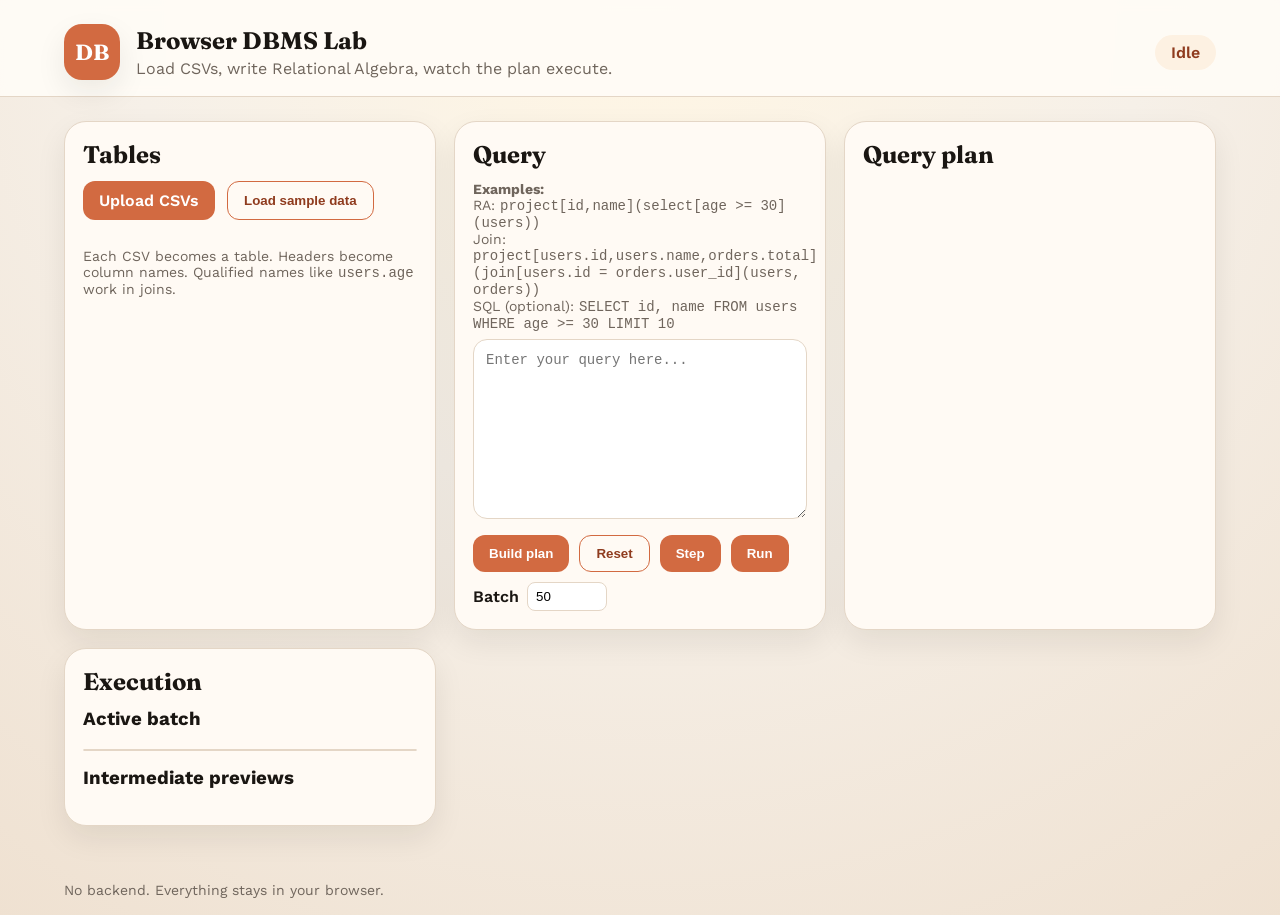
==== index.html @ 25834daa "v 0 with python" ====
<!doctype html>
<html lang="en">
  <head>
    <meta charset="utf-8" />
    <meta name="viewport" content="width=device-width, initial-scale=1" />
    <title>Browser DBMS Lab</title>
    <link rel="stylesheet" href="./styles.css" />
  </head>
  <body>
    <header class="topbar">
      <div class="brand">
        <div class="logo">DB</div>
        <div>
          <h1>Browser DBMS Lab</h1>
          <p>Load CSVs, write Relational Algebra, watch the plan execute.</p>
        </div>
      </div>
      <div class="status" id="status">Idle</div>
    </header>

    <main class="layout">
      <section class="panel">
        <h2>Tables</h2>
        <div class="uploader">
          <label class="button">
            Upload CSVs
            <input id="fileInput" type="file" accept=".csv" multiple />
          </label>
          <button id="loadSample" class="button ghost">Load sample data</button>
        </div>
        <div id="tablesList" class="tables"></div>
        <div class="hint">
          Each CSV becomes a table. Headers become column names. Qualified names like <code>users.age</code> work in joins.
        </div>
      </section>

      <section class="panel">
        <h2>Query</h2>
        <div class="hint" style="margin-bottom: 0.5em;">
          <strong>Examples:</strong><br>
          <span>RA: <code>project[id,name](select[age >= 30](users))</code></span><br>
          <span>Join: <code>project[users.id,users.name,orders.total](join[users.id = orders.user_id](users, orders))</code></span><br>
          <span>SQL (optional): <code>SELECT id, name FROM users WHERE age >= 30 LIMIT 10</code></span>
        </div>
        <textarea id="queryInput" spellcheck="false" placeholder="Enter your query here..."></textarea>
        <div class="controls">
          <button id="buildPlan" class="button">Build plan</button>
          <button id="resetExec" class="button ghost">Reset</button>
          <button id="stepExec" class="button">Step</button>
          <button id="runExec" class="button">Run</button>
          <label class="inline">
            Batch
            <input id="batchSize" type="number" min="1" max="500" value="50" />
          </label>
        </div>
        <div id="errorBox" class="error hidden"></div>
      </section>

      <section class="panel plan">
        <h2>Query plan</h2>
        <div id="planTree" class="tree"></div>
      </section>

      <section class="panel results">
        <h2>Execution</h2>
        <div class="split">
          <div>
            <h3>Active batch</h3>
            <div id="activeBatch" class="table"></div>
          </div>
          <div>
            <h3>Intermediate previews</h3>
            <div id="previews" class="previews"></div>
          </div>
        </div>
      </section>
    </main>

    <footer class="footer">
      No backend. Everything stays in your browser.
    </footer>

    <script>
// --- parser.js ---
const greekMap = { 'σ': 'select', 'π': 'project', 'τ': 'limit' };
function isWhitespace(char) { return /\s/.test(char); }
function isIdentStart(char) { return /[A-Za-z_]/.test(char); }
function isIdentPart(char) { return /[A-Za-z0-9_\.]/.test(char); }
function parseQuery(input) {
  const trimmed = input.trim();
  if (!trimmed) throw new Error('Empty query.');
  if (/^select\s+/i.test(trimmed)) {
    const ast = parseSQLToRA(trimmed);
    if (!ast) throw new Error('Could not parse SQL. Expected SELECT ... FROM ...');
    return ast;
  }
  return parseRA(trimmed);
}
// ...existing code from parser.js (functions: parseRA, parseSQLToRA, tokenizeCondition, parseCondition)...
// (Omitted here for brevity, will be included in the actual patch)

// --- worker.js as a string for Blob ---
const workerScript = `
// parser.js code
${parseQuery.toString()}
// ...existing code from parser.js (functions: parseRA, parseSQLToRA, tokenizeCondition, parseCondition)...
${/* All worker.js code, replacing import with inlined parser.js code */''}
// ...existing code from worker.js...
`;

// --- main.js ---
const worker = new Worker(URL.createObjectURL(new Blob([workerScript], { type: 'application/javascript' })));
// ...existing code from main.js, replacing import and Worker instantiation...
// (Omitted here for brevity, will be included in the actual patch)
    </script>
  </body>
</html>
---- styles.css ----
@import url('https://fonts.googleapis.com/css2?family=Fraunces:wght@600;700&family=Work+Sans:wght@400;600&display=swap');

:root {
  --bg: #f6f0e8;
  --ink: #1a1612;
  --muted: #6f655c;
  --accent: #d26a41;
  --accent-dark: #8f3b1e;
  --panel: #fffaf4;
  --border: #e4d6c6;
  --highlight: #ffedc7;
  --shadow: 0 12px 30px rgba(26, 22, 18, 0.08);
  --font-display: "Fraunces", "Georgia", serif;
  --font-body: "Work Sans", "Segoe UI", sans-serif;
}

* {
  box-sizing: border-box;
}

body {
  margin: 0;
  font-family: var(--font-body);
  background: radial-gradient(circle at top, #fff6e4 0%, var(--bg) 45%, #efe1d1 100%);
  color: var(--ink);
  min-height: 100vh;
}

.topbar {
  display: flex;
  align-items: center;
  justify-content: space-between;
  padding: 24px 5vw 16px;
  border-bottom: 1px solid var(--border);
  background: rgba(255, 252, 247, 0.9);
  position: sticky;
  top: 0;
  z-index: 10;
  backdrop-filter: blur(6px);
}

.brand {
  display: flex;
  gap: 16px;
  align-items: center;
}

.logo {
  width: 56px;
  height: 56px;
  border-radius: 18px;
  background: var(--accent);
  color: #fff;
  display: grid;
  place-items: center;
  font-family: var(--font-display);
  font-size: 22px;
  font-weight: 700;
  box-shadow: var(--shadow);
}

.topbar h1 {
  font-family: var(--font-display);
  font-size: 24px;
  margin: 0;
}

.topbar p {
  margin: 4px 0 0;
  color: var(--muted);
}

.status {
  padding: 8px 16px;
  border-radius: 999px;
  background: #fdf1e2;
  color: var(--accent-dark);
  font-weight: 600;
}

.layout {
  display: grid;
  grid-template-columns: repeat(auto-fit, minmax(280px, 1fr));
  gap: 18px;
  padding: 24px 5vw 40px;
}

.panel {
  background: var(--panel);
  border: 1px solid var(--border);
  border-radius: 22px;
  padding: 18px;
  box-shadow: var(--shadow);
}

.panel h2 {
  margin: 0 0 12px;
  font-family: var(--font-display);
}

.panel h3 {
  margin-top: 0;
}

.uploader {
  display: flex;
  flex-wrap: wrap;
  gap: 12px;
  margin-bottom: 16px;
}

.button {
  border: none;
  padding: 10px 16px;
  border-radius: 12px;
  background: var(--accent);
  color: #fff;
  font-weight: 600;
  cursor: pointer;
  transition: transform 0.2s ease, box-shadow 0.2s ease;
}

.button:hover {
  transform: translateY(-1px);
  box-shadow: 0 8px 20px rgba(210, 106, 65, 0.25);
}

.button.ghost {
  background: transparent;
  color: var(--accent-dark);
  border: 1px solid var(--accent);
}

.button input {
  display: none;
}

.inline {
  display: inline-flex;
  align-items: center;
  gap: 8px;
  font-weight: 600;
}

.inline input {
  width: 80px;
  padding: 6px 8px;
  border-radius: 8px;
  border: 1px solid var(--border);
  background: #fff;
}

.tables {
  display: grid;
  gap: 12px;
}

.table-card {
  padding: 12px;
  border-radius: 12px;
  background: #fff;
  border: 1px dashed var(--border);
}

.table-card h4 {
  margin: 0 0 6px;
}

.hint {
  margin-top: 12px;
  color: var(--muted);
  font-size: 14px;
}

textarea {
  width: 100%;
  min-height: 180px;
  resize: vertical;
  padding: 12px;
  border-radius: 14px;
  border: 1px solid var(--border);
  background: #fff;
  font-family: "Fira Mono", "Courier New", monospace;
  font-size: 14px;
}

.controls {
  display: flex;
  flex-wrap: wrap;
  gap: 10px;
  margin-top: 12px;
}

.error {
  margin-top: 12px;
  padding: 10px;
  border-radius: 12px;
  background: #fde7e1;
  color: #b13d18;
  border: 1px solid #f0b2a2;
}

.hidden {
  display: none;
}

.tree {
  display: grid;
  gap: 10px;
}

.tree-node {
  border-left: 3px solid var(--border);
  padding-left: 12px;
}

.tree-node.active {
  border-color: var(--accent);
  background: var(--highlight);
  border-radius: 8px;
  padding: 6px 12px;
}

.tree-node .label {
  font-weight: 600;
}

.results .split {
  display: grid;
  grid-template-columns: repeat(auto-fit, minmax(220px, 1fr));
  gap: 16px;
}

.table {
  overflow: auto;
  max-height: 280px;
  border: 1px solid var(--border);
  border-radius: 12px;
  background: #fff;
}

.table table {
  width: 100%;
  border-collapse: collapse;
  font-size: 13px;
}

.table th,
.table td {
  padding: 6px 8px;
  border-bottom: 1px solid #f1e4d5;
  text-align: left;
}

.previews {
  display: grid;
  gap: 12px;
}

.preview-card {
  border: 1px solid var(--border);
  border-radius: 12px;
  padding: 10px;
  background: #fff;
}

.preview-card h4 {
  margin: 0 0 6px;
  font-size: 14px;
}

.footer {
  padding: 16px 5vw 24px;
  color: var(--muted);
  font-size: 14px;
}

@media (max-width: 600px) {
  .topbar {
    flex-direction: column;
    align-items: flex-start;
    gap: 12px;
  }
}

@keyframes rise {
  from {
    opacity: 0;
    transform: translateY(10px);
  }
  to {
    opacity: 1;
    transform: translateY(0);
  }
}

.panel,
.table-card,
.preview-card {
  animation: rise 0.4s ease;
}
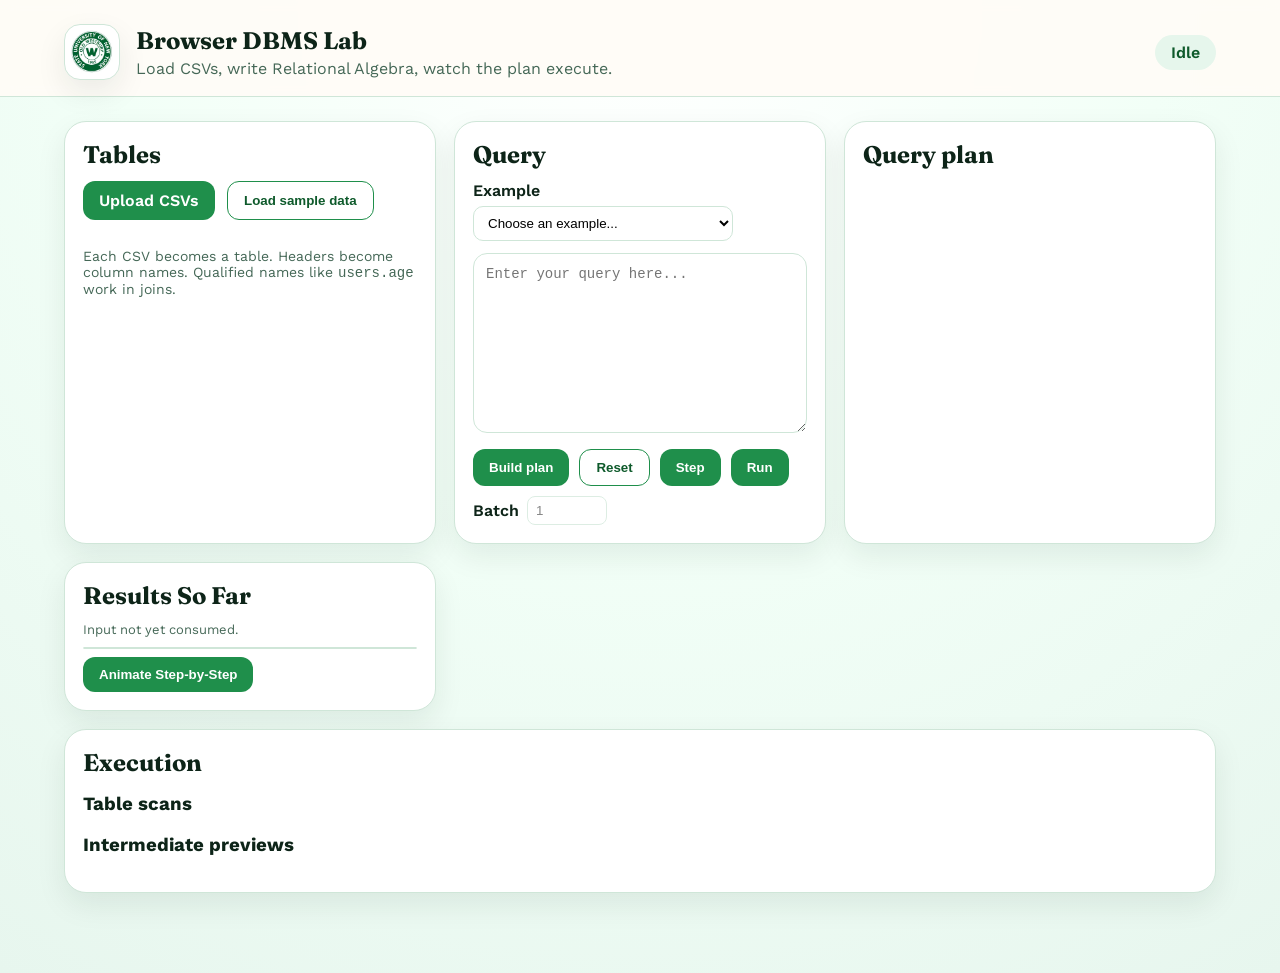
==== commit 54733d04: "Make index.html the working module-based simulator Co-authored-by: khalefa-ow <88914125+khalefa-ow@u" ====
--- a/index.html
+++ b/index.html
@@ -3,13 +3,15 @@
   <head>
     <meta charset="utf-8" />
     <meta name="viewport" content="width=device-width, initial-scale=1" />
-    <title>Browser DBMS Lab</title>
+    <title>Browser DBMS Lab (Module Version)</title>
     <link rel="stylesheet" href="./styles.css" />
   </head>
   <body>
     <header class="topbar">
       <div class="brand">
-        <div class="logo">DB</div>
+        <div class="logo">
+          <img src="seal_ow_2023.jpg" alt="OW logo" />
+        </div>
         <div>
           <h1>Browser DBMS Lab</h1>
           <p>Load CSVs, write Relational Algebra, watch the plan execute.</p>
@@ -36,12 +38,18 @@
 
       <section class="panel">
         <h2>Query</h2>
-        <div class="hint" style="margin-bottom: 0.5em;">
-          <strong>Examples:</strong><br>
-          <span>RA: <code>project[id,name](select[age >= 30](users))</code></span><br>
-          <span>Join: <code>project[users.id,users.name,orders.total](join[users.id = orders.user_id](users, orders))</code></span><br>
-          <span>SQL (optional): <code>SELECT id, name FROM users WHERE age >= 30 LIMIT 10</code></span>
-        </div>
+        <div class="hint" style="margin-bottom: 0.5em;"></div>
+        <label class="example-select">
+          Example
+          <select id="exampleSelect">
+            <option value="">Choose an example...</option>
+            <option value="project[id,name](select[age >= 30](users))">RA: Selection + Projection</option>
+            <option value="project[users.id,users.name,orders.total](join[users.id = orders.user_id](users, orders))">Join: Users + Orders</option>
+            <option value="project[users.name,orders.total](select[users.id = orders.user_id](cross(users, orders)))">Cross + Select</option>
+            <option value="union(users, users_alt)">Union: Users + Users Alt</option>
+            <option value="SELECT id, name FROM users WHERE age >= 30 LIMIT 10">SQL (optional)</option>
+          </select>
+        </label>
         <textarea id="queryInput" spellcheck="false" placeholder="Enter your query here..."></textarea>
         <div class="controls">
           <button id="buildPlan" class="button">Build plan</button>
@@ -50,7 +58,7 @@
           <button id="runExec" class="button">Run</button>
           <label class="inline">
             Batch
-            <input id="batchSize" type="number" min="1" max="500" value="50" />
+            <input id="batchSize" type="number" min="1" max="500" value="1" disabled />
           </label>
         </div>
         <div id="errorBox" class="error hidden"></div>
@@ -61,13 +69,24 @@
         <div id="planTree" class="tree"></div>
       </section>
 
+      <section class="panel">
+        <h2>Results So Far</h2>
+        <div class="results-status">
+          <span id="resultsStatus">Input not yet consumed.</span>
+          <span id="animationStatus"></span>
+        </div>
+        <div id="resultsSoFar" class="table"></div>
+        <div style="margin-top:0.5em;">
+          <button id="animateStep" class="button">Animate Step-by-Step</button>
+        </div>
+      </section>
       <section class="panel results">
         <h2>Execution</h2>
+        <div class="scan-area">
+          <h3>Table scans</h3>
+          <div id="scanTables" class="scan-tables"></div>
+        </div>
         <div class="split">
-          <div>
-            <h3>Active batch</h3>
-            <div id="activeBatch" class="table"></div>
-          </div>
           <div>
             <h3>Intermediate previews</h3>
             <div id="previews" class="previews"></div>
@@ -77,41 +96,9 @@
     </main>
 
     <footer class="footer">
-      No backend. Everything stays in your browser.
+      
     </footer>
 
-    <script>
-// --- parser.js ---
-const greekMap = { 'σ': 'select', 'π': 'project', 'τ': 'limit' };
-function isWhitespace(char) { return /\s/.test(char); }
-function isIdentStart(char) { return /[A-Za-z_]/.test(char); }
-function isIdentPart(char) { return /[A-Za-z0-9_\.]/.test(char); }
-function parseQuery(input) {
-  const trimmed = input.trim();
-  if (!trimmed) throw new Error('Empty query.');
-  if (/^select\s+/i.test(trimmed)) {
-    const ast = parseSQLToRA(trimmed);
-    if (!ast) throw new Error('Could not parse SQL. Expected SELECT ... FROM ...');
-    return ast;
-  }
-  return parseRA(trimmed);
-}
-// ...existing code from parser.js (functions: parseRA, parseSQLToRA, tokenizeCondition, parseCondition)...
-// (Omitted here for brevity, will be included in the actual patch)
-
-// --- worker.js as a string for Blob ---
-const workerScript = `
-// parser.js code
-${parseQuery.toString()}
-// ...existing code from parser.js (functions: parseRA, parseSQLToRA, tokenizeCondition, parseCondition)...
-${/* All worker.js code, replacing import with inlined parser.js code */''}
-// ...existing code from worker.js...
-`;
-
-// --- main.js ---
-const worker = new Worker(URL.createObjectURL(new Blob([workerScript], { type: 'application/javascript' })));
-// ...existing code from main.js, replacing import and Worker instantiation...
-// (Omitted here for brevity, will be included in the actual patch)
-    </script>
+    <script type="module" src="./main.js"></script>
   </body>
 </html>
--- a/styles.css
+++ b/styles.css
@@ -1,15 +1,15 @@
 @import url('https://fonts.googleapis.com/css2?family=Fraunces:wght@600;700&family=Work+Sans:wght@400;600&display=swap');
 
 :root {
-  --bg: #f6f0e8;
-  --ink: #1a1612;
-  --muted: #6f655c;
-  --accent: #d26a41;
-  --accent-dark: #8f3b1e;
-  --panel: #fffaf4;
-  --border: #e4d6c6;
-  --highlight: #ffedc7;
-  --shadow: 0 12px 30px rgba(26, 22, 18, 0.08);
+  --bg: #f2fff7;
+  --ink: #0d2418;
+  --muted: #456857;
+  --accent: #1f8f4b;
+  --accent-dark: #0e5a2b;
+  --panel: #ffffff;
+  --border: #cfe6d8;
+  --highlight: #d9f4e4;
+  --shadow: 0 12px 30px rgba(13, 36, 24, 0.08);
   --font-display: "Fraunces", "Georgia", serif;
   --font-body: "Work Sans", "Segoe UI", sans-serif;
 }
@@ -21,7 +21,7 @@
 body {
   margin: 0;
   font-family: var(--font-body);
-  background: radial-gradient(circle at top, #fff6e4 0%, var(--bg) 45%, #efe1d1 100%);
+  background: radial-gradient(circle at top, #ffffff 0%, var(--bg) 45%, #e7f6ee 100%);
   color: var(--ink);
   min-height: 100vh;
 }
@@ -48,15 +48,19 @@
 .logo {
   width: 56px;
   height: 56px;
-  border-radius: 18px;
-  background: var(--accent);
-  color: #fff;
+  border-radius: 16px;
+  background: #ffffff;
+  border: 1px solid var(--border);
   display: grid;
   place-items: center;
-  font-family: var(--font-display);
-  font-size: 22px;
-  font-weight: 700;
   box-shadow: var(--shadow);
+  overflow: hidden;
+}
+
+.logo img {
+  width: 80%;
+  height: 80%;
+  object-fit: contain;
 }
 
 .topbar h1 {
@@ -73,7 +77,7 @@
 .status {
   padding: 8px 16px;
   border-radius: 999px;
-  background: #fdf1e2;
+  background: #e6f6ec;
   color: var(--accent-dark);
   font-weight: 600;
 }
@@ -122,7 +126,7 @@
 
 .button:hover {
   transform: translateY(-1px);
-  box-shadow: 0 8px 20px rgba(210, 106, 65, 0.25);
+  box-shadow: 0 8px 20px rgba(31, 143, 75, 0.25);
 }
 
 .button.ghost {
@@ -150,6 +154,11 @@
   background: #fff;
 }
 
+.inline input:disabled {
+  opacity: 0.7;
+  cursor: not-allowed;
+}
+
 .tables {
   display: grid;
   gap: 12px;
@@ -170,6 +179,22 @@
   margin-top: 12px;
   color: var(--muted);
   font-size: 14px;
+}
+
+.example-select {
+  display: inline-flex;
+  flex-direction: column;
+  gap: 6px;
+  margin-bottom: 12px;
+  font-weight: 600;
+}
+
+.example-select select {
+  min-width: 260px;
+  padding: 8px 10px;
+  border-radius: 10px;
+  border: 1px solid var(--border);
+  background: #fff;
 }
 
 textarea {
@@ -231,6 +256,11 @@
   gap: 16px;
 }
 
+.panel.results {
+  order: 99;
+  grid-column: 1 / -1;
+}
+
 .table {
   overflow: auto;
   max-height: 280px;
@@ -252,9 +282,76 @@
   text-align: left;
 }
 
+.table tr.row-highlight td {
+  background: var(--scan-highlight, var(--highlight));
+  animation: rowFlash 0.8s ease;
+}
+
+.scan-hl-0 {
+  --scan-highlight: #ffe2a8;
+}
+
+.scan-hl-1 {
+  --scan-highlight: #cde8ff;
+}
+
+.scan-hl-2 {
+  --scan-highlight: #dff2c9;
+}
+
+.scan-hl-3 {
+  --scan-highlight: #f6c9dd;
+}
+
+.scan-area {
+  margin-top: 16px;
+}
+
+.scan-tables {
+  display: grid;
+  gap: 12px;
+}
+
+.scan-card {
+  border: 1px solid var(--border);
+  border-radius: 12px;
+  padding: 10px;
+  background: #fff;
+}
+
+.scan-card h4 {
+  margin: 0 0 6px;
+  font-size: 14px;
+}
+
+.scan-end {
+  margin-top: 8px;
+  font-size: 12px;
+  color: var(--muted);
+  opacity: 0.6;
+}
+
+.scan-end.active {
+  color: var(--accent-dark);
+  font-weight: 600;
+  opacity: 1;
+}
+
+.results-status {
+  display: flex;
+  justify-content: space-between;
+  align-items: center;
+  gap: 12px;
+  color: var(--muted);
+  font-size: 13px;
+  margin-bottom: 10px;
+  flex-wrap: wrap;
+}
+
 .previews {
   display: grid;
   gap: 12px;
+  grid-auto-rows: 120px;
 }
 
 .preview-card {
@@ -262,11 +359,33 @@
   border-radius: 12px;
   padding: 10px;
   background: #fff;
+  height: 120px;
+  display: flex;
+  flex-direction: column;
 }
 
 .preview-card h4 {
   margin: 0 0 6px;
   font-size: 14px;
+}
+
+.preview-meta {
+  color: var(--muted);
+  font-size: 12px;
+  margin-bottom: 6px;
+}
+
+.row-pass td {
+  background: #e8f5d4;
+}
+
+.row-discard td {
+  background: #fde2dc;
+}
+
+.preview-card .table {
+  flex: 1;
+  max-height: none;
 }
 
 .footer {
@@ -294,6 +413,15 @@
   }
 }
 
+@keyframes rowFlash {
+  from {
+    background: var(--scan-highlight, #ffe2a8);
+  }
+  to {
+    background: transparent;
+  }
+}
+
 .panel,
 .table-card,
 .preview-card {
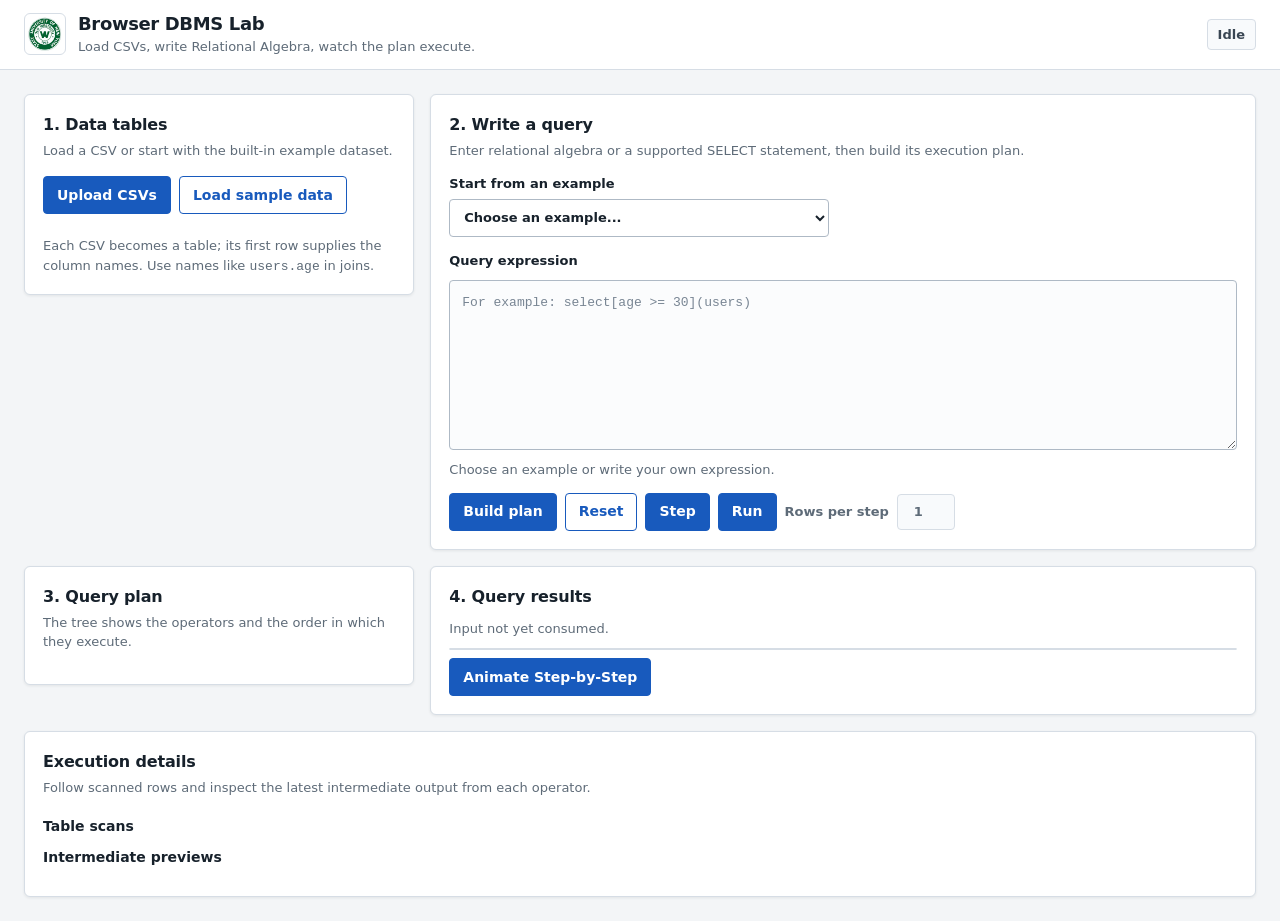
==== commit 62829a25: "Refresh DBMS lab interface for usability Co-authored-by: khalefa-ow <88914125+khalefa-ow@users.norep" ====
--- a/index.html
+++ b/index.html
@@ -3,7 +3,7 @@
   <head>
     <meta charset="utf-8" />
     <meta name="viewport" content="width=device-width, initial-scale=1" />
-    <title>Browser DBMS Lab (Module Version)</title>
+    <title>Browser DBMS Lab</title>
     <link rel="stylesheet" href="./styles.css" />
   </head>
   <body>
@@ -17,12 +17,13 @@
           <p>Load CSVs, write Relational Algebra, watch the plan execute.</p>
         </div>
       </div>
-      <div class="status" id="status">Idle</div>
+      <div class="status" id="status" role="status" aria-live="polite">Idle</div>
     </header>
 
     <main class="layout">
-      <section class="panel">
-        <h2>Tables</h2>
+      <section class="panel data-panel" aria-labelledby="tablesHeading">
+        <h2 id="tablesHeading">1. Data tables</h2>
+        <p class="panel-intro">Load a CSV or start with the built-in example dataset.</p>
         <div class="uploader">
           <label class="button">
             Upload CSVs
@@ -32,15 +33,15 @@
         </div>
         <div id="tablesList" class="tables"></div>
         <div class="hint">
-          Each CSV becomes a table. Headers become column names. Qualified names like <code>users.age</code> work in joins.
+          Each CSV becomes a table; its first row supplies the column names. Use names like <code>users.age</code> in joins.
         </div>
       </section>
 
-      <section class="panel">
-        <h2>Query</h2>
-        <div class="hint" style="margin-bottom: 0.5em;"></div>
+      <section class="panel query-panel" aria-labelledby="queryHeading">
+        <h2 id="queryHeading">2. Write a query</h2>
+        <p class="panel-intro">Enter relational algebra or a supported SELECT statement, then build its execution plan.</p>
         <label class="example-select">
-          Example
+          Start from an example
           <select id="exampleSelect">
             <option value="">Choose an example...</option>
             <option value="project[id,name](select[age >= 30](users))">RA: Selection + Projection</option>
@@ -50,27 +51,30 @@
             <option value="SELECT id, name FROM users WHERE age >= 30 LIMIT 10">SQL (optional)</option>
           </select>
         </label>
-        <textarea id="queryInput" spellcheck="false" placeholder="Enter your query here..."></textarea>
+        <label class="example-select" for="queryInput">Query expression</label>
+        <textarea id="queryInput" spellcheck="false" aria-describedby="queryHelp" placeholder="For example: select[age >= 30](users)"></textarea>
+        <p class="hint" id="queryHelp">Choose an example or write your own expression.</p>
         <div class="controls">
           <button id="buildPlan" class="button">Build plan</button>
           <button id="resetExec" class="button ghost">Reset</button>
           <button id="stepExec" class="button">Step</button>
           <button id="runExec" class="button">Run</button>
           <label class="inline">
-            Batch
+            Rows per step
             <input id="batchSize" type="number" min="1" max="500" value="1" disabled />
           </label>
         </div>
-        <div id="errorBox" class="error hidden"></div>
+        <div id="errorBox" class="error hidden" role="alert"></div>
       </section>
 
-      <section class="panel plan">
-        <h2>Query plan</h2>
+      <section class="panel plan-panel" aria-labelledby="planHeading">
+        <h2 id="planHeading">3. Query plan</h2>
+        <p class="panel-intro">The tree shows the operators and the order in which they execute.</p>
         <div id="planTree" class="tree"></div>
       </section>
 
-      <section class="panel">
-        <h2>Results So Far</h2>
+      <section class="panel results-panel" aria-labelledby="resultsHeading">
+        <h2 id="resultsHeading">4. Query results</h2>
         <div class="results-status">
           <span id="resultsStatus">Input not yet consumed.</span>
           <span id="animationStatus"></span>
@@ -80,8 +84,9 @@
           <button id="animateStep" class="button">Animate Step-by-Step</button>
         </div>
       </section>
-      <section class="panel results">
-        <h2>Execution</h2>
+      <section class="panel execution-panel" aria-labelledby="executionHeading">
+        <h2 id="executionHeading">Execution details</h2>
+        <p class="panel-intro">Follow scanned rows and inspect the latest intermediate output from each operator.</p>
         <div class="scan-area">
           <h3>Table scans</h3>
           <div id="scanTables" class="scan-tables"></div>
@@ -95,10 +100,6 @@
       </section>
     </main>
 
-    <footer class="footer">
-      
-    </footer>
-
     <script type="module" src="./main.js"></script>
   </body>
 </html>
--- a/styles.css
+++ b/styles.css
@@ -1,17 +1,21 @@
-@import url('https://fonts.googleapis.com/css2?family=Fraunces:wght@600;700&family=Work+Sans:wght@400;600&display=swap');
-
 :root {
-  --bg: #f2fff7;
-  --ink: #0d2418;
-  --muted: #456857;
-  --accent: #1f8f4b;
-  --accent-dark: #0e5a2b;
-  --panel: #ffffff;
-  --border: #cfe6d8;
-  --highlight: #d9f4e4;
-  --shadow: 0 12px 30px rgba(13, 36, 24, 0.08);
-  --font-display: "Fraunces", "Georgia", serif;
-  --font-body: "Work Sans", "Segoe UI", sans-serif;
+  color-scheme: light;
+  --page: #f3f5f7;
+  --surface: #ffffff;
+  --ink: #17212b;
+  --muted: #5e6b78;
+  --accent: #185abd;
+  --accent-hover: #124a9d;
+  --accent-soft: #eaf1fb;
+  --border: #d6dde5;
+  --border-strong: #aeb9c5;
+  --success: #17633c;
+  --success-soft: #e6f4ec;
+  --danger: #9f2f27;
+  --danger-soft: #fff0ed;
+  --shadow: 0 1px 3px rgba(23, 33, 43, 0.08);
+  --font: system-ui, -apple-system, BlinkMacSystemFont, "Segoe UI", sans-serif;
+  --mono: ui-monospace, "SFMono-Regular", Consolas, "Liberation Mono", monospace;
 }
 
 * {
@@ -20,252 +24,356 @@
 
 body {
   margin: 0;
-  font-family: var(--font-body);
-  background: radial-gradient(circle at top, #ffffff 0%, var(--bg) 45%, #e7f6ee 100%);
+  min-width: 320px;
+  min-height: 100vh;
+  background: var(--page);
   color: var(--ink);
-  min-height: 100vh;
+  font-family: var(--font);
+  line-height: 1.5;
 }
 
 .topbar {
+  position: sticky;
+  z-index: 10;
+  top: 0;
   display: flex;
   align-items: center;
   justify-content: space-between;
-  padding: 24px 5vw 16px;
+  gap: 24px;
+  padding: 12px max(24px, calc((100vw - 1400px) / 2));
   border-bottom: 1px solid var(--border);
-  background: rgba(255, 252, 247, 0.9);
-  position: sticky;
-  top: 0;
-  z-index: 10;
-  backdrop-filter: blur(6px);
+  background: var(--surface);
 }
 
 .brand {
   display: flex;
-  gap: 16px;
   align-items: center;
+  gap: 12px;
+  min-width: 0;
 }
 
 .logo {
-  width: 56px;
-  height: 56px;
-  border-radius: 16px;
-  background: #ffffff;
-  border: 1px solid var(--border);
   display: grid;
+  width: 42px;
+  height: 42px;
+  flex: 0 0 auto;
   place-items: center;
-  box-shadow: var(--shadow);
   overflow: hidden;
+  border: 1px solid var(--border);
+  border-radius: 6px;
+  background: #fff;
 }
 
 .logo img {
-  width: 80%;
-  height: 80%;
+  width: 86%;
+  height: 86%;
   object-fit: contain;
 }
 
 .topbar h1 {
-  font-family: var(--font-display);
-  font-size: 24px;
   margin: 0;
+  font-size: 18px;
+  font-weight: 650;
+  letter-spacing: -0.02em;
+  line-height: 1.3;
 }
 
 .topbar p {
-  margin: 4px 0 0;
-  color: var(--muted);
+  margin: 2px 0 0;
+  color: var(--muted);
+  font-size: 13px;
 }
 
 .status {
-  padding: 8px 16px;
-  border-radius: 999px;
-  background: #e6f6ec;
-  color: var(--accent-dark);
+  flex: 0 0 auto;
+  padding: 5px 10px;
+  border: 1px solid var(--border);
+  border-radius: 4px;
+  background: #f8fafc;
+  color: #394653;
+  font-size: 13px;
   font-weight: 600;
 }
 
 .layout {
   display: grid;
-  grid-template-columns: repeat(auto-fit, minmax(280px, 1fr));
-  gap: 18px;
-  padding: 24px 5vw 40px;
+  grid-template-areas:
+    "data query"
+    "plan results"
+    "execution execution";
+  grid-template-columns: minmax(250px, 0.78fr) minmax(0, 1.65fr);
+  align-items: start;
+  gap: 16px;
+  width: min(1400px, 100%);
+  margin: 0 auto;
+  padding: 24px;
 }
 
 .panel {
-  background: var(--panel);
-  border: 1px solid var(--border);
-  border-radius: 22px;
+  min-width: 0;
   padding: 18px;
+  border: 1px solid var(--border);
+  border-radius: 6px;
+  background: var(--surface);
   box-shadow: var(--shadow);
 }
 
+.data-panel {
+  grid-area: data;
+}
+
+.query-panel {
+  grid-area: query;
+}
+
+.plan-panel {
+  grid-area: plan;
+}
+
+.results-panel {
+  grid-area: results;
+}
+
+.execution-panel {
+  grid-area: execution;
+}
+
 .panel h2 {
-  margin: 0 0 12px;
-  font-family: var(--font-display);
+  margin: 0 0 4px;
+  font-size: 16px;
+  font-weight: 650;
+  letter-spacing: -0.01em;
 }
 
 .panel h3 {
-  margin-top: 0;
-}
-
-.uploader {
+  margin: 0 0 10px;
+  font-size: 14px;
+  font-weight: 650;
+}
+
+.uploader,
+.controls {
   display: flex;
   flex-wrap: wrap;
-  gap: 12px;
-  margin-bottom: 16px;
+  align-items: center;
+  gap: 8px;
+}
+
+.uploader {
+  margin: 16px 0 12px;
 }
 
 .button {
-  border: none;
-  padding: 10px 16px;
-  border-radius: 12px;
+  display: inline-flex;
+  min-height: 38px;
+  align-items: center;
+  justify-content: center;
+  padding: 8px 13px;
+  border: 1px solid var(--accent);
+  border-radius: 4px;
   background: var(--accent);
   color: #fff;
+  font: inherit;
+  font-size: 14px;
   font-weight: 600;
+  line-height: 1.2;
+  text-align: center;
   cursor: pointer;
-  transition: transform 0.2s ease, box-shadow 0.2s ease;
+  transition: background-color 120ms ease, border-color 120ms ease;
 }
 
 .button:hover {
-  transform: translateY(-1px);
-  box-shadow: 0 8px 20px rgba(31, 143, 75, 0.25);
+  border-color: var(--accent-hover);
+  background: var(--accent-hover);
 }
 
 .button.ghost {
-  background: transparent;
-  color: var(--accent-dark);
-  border: 1px solid var(--accent);
+  background: var(--surface);
+  color: var(--accent);
+}
+
+.button.ghost:hover {
+  background: var(--accent-soft);
 }
 
 .button input {
-  display: none;
+  position: absolute;
+  width: 1px;
+  height: 1px;
+  overflow: hidden;
+  clip: rect(0, 0, 0, 0);
+  white-space: nowrap;
+  clip-path: inset(50%);
+}
+
+.button:focus-within,
+.button:focus-visible,
+button:focus-visible,
+select:focus-visible,
+textarea:focus-visible,
+input:focus-visible {
+  outline: 3px solid #8bb6f2;
+  outline-offset: 2px;
 }
 
 .inline {
   display: inline-flex;
   align-items: center;
   gap: 8px;
+  color: var(--muted);
+  font-size: 13px;
   font-weight: 600;
 }
 
 .inline input {
-  width: 80px;
-  padding: 6px 8px;
-  border-radius: 8px;
-  border: 1px solid var(--border);
-  background: #fff;
+  width: 58px;
+  padding: 7px;
+  border: 1px solid var(--border);
+  border-radius: 4px;
+  background: #f8fafc;
+  color: var(--muted);
+  font: inherit;
+  text-align: center;
 }
 
 .inline input:disabled {
-  opacity: 0.7;
   cursor: not-allowed;
 }
 
 .tables {
   display: grid;
-  gap: 12px;
+  gap: 8px;
 }
 
 .table-card {
-  padding: 12px;
-  border-radius: 12px;
+  padding: 11px 12px;
+  border: 1px solid var(--border);
+  border-radius: 4px;
+  background: #fbfcfd;
+  font-size: 13px;
+}
+
+.table-card h4 {
+  margin: 0 0 2px;
+  font-family: var(--mono);
+  font-size: 14px;
+  font-weight: 650;
+}
+
+.hint,
+.panel-intro {
+  color: var(--muted);
+  font-size: 13px;
+}
+
+.hint {
+  margin-top: 10px;
+}
+
+.panel-intro {
+  margin: 0 0 14px;
+}
+
+.example-select {
+  display: flex;
+  flex-direction: column;
+  gap: 5px;
+  margin: 14px 0 10px;
+  font-size: 13px;
+  font-weight: 600;
+}
+
+.example-select select {
+  width: min(100%, 380px);
+  min-height: 38px;
+  padding: 7px 10px;
+  border: 1px solid var(--border-strong);
+  border-radius: 4px;
   background: #fff;
-  border: 1px dashed var(--border);
-}
-
-.table-card h4 {
-  margin: 0 0 6px;
-}
-
-.hint {
-  margin-top: 12px;
-  color: var(--muted);
-  font-size: 14px;
-}
-
-.example-select {
-  display: inline-flex;
-  flex-direction: column;
-  gap: 6px;
-  margin-bottom: 12px;
-  font-weight: 600;
-}
-
-.example-select select {
-  min-width: 260px;
-  padding: 8px 10px;
-  border-radius: 10px;
-  border: 1px solid var(--border);
-  background: #fff;
+  color: var(--ink);
+  font: inherit;
 }
 
 textarea {
+  display: block;
   width: 100%;
-  min-height: 180px;
+  min-height: 170px;
   resize: vertical;
   padding: 12px;
-  border-radius: 14px;
-  border: 1px solid var(--border);
-  background: #fff;
-  font-family: "Fira Mono", "Courier New", monospace;
+  border: 1px solid var(--border-strong);
+  border-radius: 4px;
+  background: #fbfcfd;
+  color: var(--ink);
+  font-family: var(--mono);
+  font-size: 13px;
+  line-height: 1.6;
+  tab-size: 2;
+}
+
+textarea::placeholder {
+  color: #788593;
+}
+
+.controls {
+  margin-top: 12px;
+}
+
+.error {
+  margin-top: 12px;
+  padding: 10px 12px;
+  border: 1px solid #e6aaa3;
+  border-radius: 4px;
+  background: var(--danger-soft);
+  color: var(--danger);
   font-size: 14px;
 }
 
-.controls {
+.hidden {
+  display: none;
+}
+
+.tree {
+  display: grid;
+  gap: 7px;
+}
+
+.tree-node {
+  min-width: 0;
+  padding: 7px 9px;
+  border-left: 2px solid var(--border-strong);
+  color: #364452;
+  overflow-wrap: anywhere;
+}
+
+.tree-node.active {
+  border-color: var(--accent);
+  border-radius: 0 4px 4px 0;
+  background: var(--accent-soft);
+  color: #123f7e;
+}
+
+.tree-node .label {
+  font-family: var(--mono);
+  font-size: 12px;
+  font-weight: 600;
+}
+
+.results-status {
   display: flex;
   flex-wrap: wrap;
-  gap: 10px;
-  margin-top: 12px;
-}
-
-.error {
-  margin-top: 12px;
-  padding: 10px;
-  border-radius: 12px;
-  background: #fde7e1;
-  color: #b13d18;
-  border: 1px solid #f0b2a2;
-}
-
-.hidden {
-  display: none;
-}
-
-.tree {
-  display: grid;
-  gap: 10px;
-}
-
-.tree-node {
-  border-left: 3px solid var(--border);
-  padding-left: 12px;
-}
-
-.tree-node.active {
-  border-color: var(--accent);
-  background: var(--highlight);
-  border-radius: 8px;
-  padding: 6px 12px;
-}
-
-.tree-node .label {
-  font-weight: 600;
-}
-
-.results .split {
-  display: grid;
-  grid-template-columns: repeat(auto-fit, minmax(220px, 1fr));
-  gap: 16px;
-}
-
-.panel.results {
-  order: 99;
-  grid-column: 1 / -1;
+  align-items: center;
+  justify-content: space-between;
+  gap: 8px;
+  margin: 10px 0;
+  color: var(--muted);
+  font-size: 13px;
 }
 
 .table {
+  max-height: 320px;
   overflow: auto;
-  max-height: 280px;
-  border: 1px solid var(--border);
-  border-radius: 12px;
+  border: 1px solid var(--border);
+  border-radius: 4px;
   background: #fff;
 }
 
@@ -277,153 +385,186 @@
 
 .table th,
 .table td {
-  padding: 6px 8px;
-  border-bottom: 1px solid #f1e4d5;
+  padding: 7px 9px;
+  border-bottom: 1px solid #e7ebef;
   text-align: left;
+  vertical-align: top;
+}
+
+.table th {
+  position: sticky;
+  z-index: 1;
+  top: 0;
+  background: #f2f5f8;
+  color: #354454;
+  font-weight: 650;
+}
+
+.table tbody tr:nth-child(even) td {
+  background: #fafbfd;
 }
 
 .table tr.row-highlight td {
-  background: var(--scan-highlight, var(--highlight));
+  background: var(--scan-highlight, #fff0c2);
   animation: rowFlash 0.8s ease;
 }
 
 .scan-hl-0 {
-  --scan-highlight: #ffe2a8;
+  --scan-highlight: #ffe5aa;
 }
 
 .scan-hl-1 {
-  --scan-highlight: #cde8ff;
+  --scan-highlight: #cfe5ff;
 }
 
 .scan-hl-2 {
-  --scan-highlight: #dff2c9;
+  --scan-highlight: #d9efc8;
 }
 
 .scan-hl-3 {
-  --scan-highlight: #f6c9dd;
+  --scan-highlight: #f5d0e0;
+}
+
+.row-pass td {
+  background: var(--success-soft) !important;
+}
+
+.row-discard td {
+  background: var(--danger-soft) !important;
 }
 
 .scan-area {
-  margin-top: 16px;
+  margin-top: 18px;
 }
 
 .scan-tables {
   display: grid;
+  grid-template-columns: repeat(auto-fit, minmax(min(100%, 320px), 1fr));
   gap: 12px;
 }
 
 .scan-card {
-  border: 1px solid var(--border);
-  border-radius: 12px;
+  min-width: 0;
   padding: 10px;
-  background: #fff;
-}
-
-.scan-card h4 {
-  margin: 0 0 6px;
-  font-size: 14px;
+  border: 1px solid var(--border);
+  border-radius: 4px;
+  background: #fbfcfd;
+}
+
+.scan-card h4,
+.preview-card h4 {
+  margin: 0 0 7px;
+  font-size: 13px;
+  font-weight: 650;
 }
 
 .scan-end {
-  margin-top: 8px;
+  margin-top: 7px;
+  color: var(--muted);
   font-size: 12px;
-  color: var(--muted);
-  opacity: 0.6;
 }
 
 .scan-end.active {
-  color: var(--accent-dark);
-  font-weight: 600;
-  opacity: 1;
-}
-
-.results-status {
-  display: flex;
-  justify-content: space-between;
-  align-items: center;
-  gap: 12px;
-  color: var(--muted);
-  font-size: 13px;
-  margin-bottom: 10px;
-  flex-wrap: wrap;
+  color: var(--success);
+  font-weight: 650;
 }
 
 .previews {
   display: grid;
+  grid-template-columns: repeat(auto-fit, minmax(min(100%, 250px), 1fr));
+  grid-auto-rows: minmax(155px, auto);
   gap: 12px;
-  grid-auto-rows: 120px;
 }
 
 .preview-card {
-  border: 1px solid var(--border);
-  border-radius: 12px;
+  display: flex;
+  min-width: 0;
+  flex-direction: column;
   padding: 10px;
-  background: #fff;
-  height: 120px;
-  display: flex;
-  flex-direction: column;
-}
-
-.preview-card h4 {
-  margin: 0 0 6px;
-  font-size: 14px;
+  border: 1px solid var(--border);
+  border-radius: 4px;
+  background: #fbfcfd;
 }
 
 .preview-meta {
+  margin-bottom: 6px;
   color: var(--muted);
   font-size: 12px;
-  margin-bottom: 6px;
-}
-
-.row-pass td {
-  background: #e8f5d4;
-}
-
-.row-discard td {
-  background: #fde2dc;
 }
 
 .preview-card .table {
   flex: 1;
-  max-height: none;
+  max-height: 220px;
 }
 
 .footer {
-  padding: 16px 5vw 24px;
-  color: var(--muted);
-  font-size: 14px;
-}
-
-@media (max-width: 600px) {
+  padding: 0 24px 24px;
+  color: var(--muted);
+  font-size: 13px;
+  text-align: center;
+}
+
+@media (max-width: 760px) {
   .topbar {
-    flex-direction: column;
+    padding: 10px 16px;
+  }
+
+  .layout {
+    grid-template-areas:
+      "data"
+      "query"
+      "plan"
+      "results"
+      "execution";
+    grid-template-columns: minmax(0, 1fr);
+    gap: 12px;
+    padding: 16px;
+  }
+}
+
+@media (max-width: 480px) {
+  .topbar {
     align-items: flex-start;
-    gap: 12px;
-  }
-}
-
-@keyframes rise {
-  from {
-    opacity: 0;
-    transform: translateY(10px);
-  }
-  to {
-    opacity: 1;
-    transform: translateY(0);
+  }
+
+  .topbar p {
+    max-width: 250px;
+  }
+
+  .status {
+    padding: 4px 7px;
+    font-size: 12px;
+  }
+
+  .panel {
+    padding: 14px;
+  }
+
+  .controls .button {
+    flex: 1 1 auto;
+  }
+
+  .inline {
+    flex: 1 0 100%;
+  }
+}
+
+@media (prefers-reduced-motion: reduce) {
+  *,
+  *::before,
+  *::after {
+    scroll-behavior: auto !important;
+    animation-duration: 0.01ms !important;
+    animation-iteration-count: 1 !important;
+    transition-duration: 0.01ms !important;
   }
 }
 
 @keyframes rowFlash {
   from {
-    background: var(--scan-highlight, #ffe2a8);
+    background: var(--scan-highlight, #ffe5aa);
   }
   to {
     background: transparent;
   }
 }
-
-.panel,
-.table-card,
-.preview-card {
-  animation: rise 0.4s ease;
-}
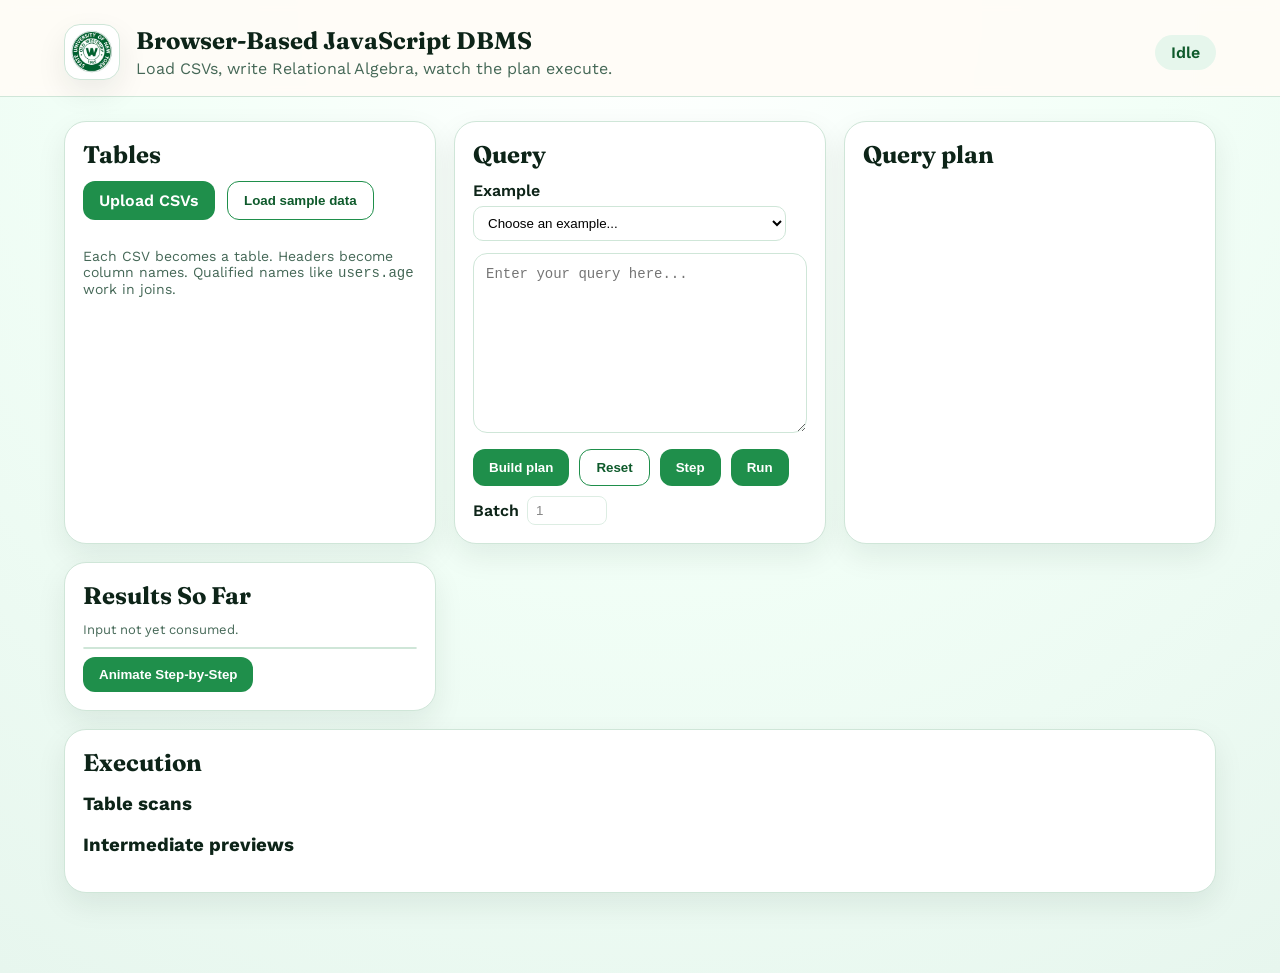
==== commit 84f14ea5: "Add correlated EXISTS plan execution Co-authored-by: khalefa-ow <88914125+khalefa-ow@users.noreply.g" ====
--- a/index.html
+++ b/index.html
@@ -3,7 +3,7 @@
   <head>
     <meta charset="utf-8" />
     <meta name="viewport" content="width=device-width, initial-scale=1" />
-    <title>Browser DBMS Lab</title>
+    <title>Browser-Based JavaScript DBMS</title>
     <link rel="stylesheet" href="./styles.css" />
   </head>
   <body>
@@ -13,17 +13,16 @@
           <img src="seal_ow_2023.jpg" alt="OW logo" />
         </div>
         <div>
-          <h1>Browser DBMS Lab</h1>
+          <h1>Browser-Based JavaScript DBMS</h1>
           <p>Load CSVs, write Relational Algebra, watch the plan execute.</p>
         </div>
       </div>
-      <div class="status" id="status" role="status" aria-live="polite">Idle</div>
+      <div class="status" id="status">Idle</div>
     </header>
 
     <main class="layout">
-      <section class="panel data-panel" aria-labelledby="tablesHeading">
-        <h2 id="tablesHeading">1. Data tables</h2>
-        <p class="panel-intro">Load a CSV or start with the built-in example dataset.</p>
+      <section class="panel">
+        <h2>Tables</h2>
         <div class="uploader">
           <label class="button">
             Upload CSVs
@@ -33,48 +32,47 @@
         </div>
         <div id="tablesList" class="tables"></div>
         <div class="hint">
-          Each CSV becomes a table; its first row supplies the column names. Use names like <code>users.age</code> in joins.
+          Each CSV becomes a table. Headers become column names. Qualified names like <code>users.age</code> work in joins.
         </div>
       </section>
 
-      <section class="panel query-panel" aria-labelledby="queryHeading">
-        <h2 id="queryHeading">2. Write a query</h2>
-        <p class="panel-intro">Enter relational algebra or a supported SELECT statement, then build its execution plan.</p>
+      <section class="panel">
+        <h2>Query</h2>
+        <div class="hint" style="margin-bottom: 0.5em;"></div>
         <label class="example-select">
-          Start from an example
+          Example
           <select id="exampleSelect">
             <option value="">Choose an example...</option>
             <option value="project[id,name](select[age >= 30](users))">RA: Selection + Projection</option>
             <option value="project[users.id,users.name,orders.total](join[users.id = orders.user_id](users, orders))">Join: Users + Orders</option>
             <option value="project[users.name,orders.total](select[users.id = orders.user_id](cross(users, orders)))">Cross + Select</option>
             <option value="union(users, users_alt)">Union: Users + Users Alt</option>
+            <option value="SELECT users.id, users.name FROM users WHERE EXISTS (SELECT orders.id FROM orders WHERE orders.user_id = users.id)">Correlated nested query: users with orders</option>
+            <option value="SELECT users.id, users.name FROM users WHERE NOT EXISTS (SELECT orders.id FROM orders WHERE orders.user_id = users.id)">Correlated nested query: users without orders</option>
             <option value="SELECT id, name FROM users WHERE age >= 30 LIMIT 10">SQL (optional)</option>
           </select>
         </label>
-        <label class="example-select" for="queryInput">Query expression</label>
-        <textarea id="queryInput" spellcheck="false" aria-describedby="queryHelp" placeholder="For example: select[age >= 30](users)"></textarea>
-        <p class="hint" id="queryHelp">Choose an example or write your own expression.</p>
+        <textarea id="queryInput" spellcheck="false" placeholder="Enter your query here..."></textarea>
         <div class="controls">
           <button id="buildPlan" class="button">Build plan</button>
           <button id="resetExec" class="button ghost">Reset</button>
           <button id="stepExec" class="button">Step</button>
           <button id="runExec" class="button">Run</button>
           <label class="inline">
-            Rows per step
+            Batch
             <input id="batchSize" type="number" min="1" max="500" value="1" disabled />
           </label>
         </div>
-        <div id="errorBox" class="error hidden" role="alert"></div>
+        <div id="errorBox" class="error hidden"></div>
       </section>
 
-      <section class="panel plan-panel" aria-labelledby="planHeading">
-        <h2 id="planHeading">3. Query plan</h2>
-        <p class="panel-intro">The tree shows the operators and the order in which they execute.</p>
+      <section class="panel plan">
+        <h2>Query plan</h2>
         <div id="planTree" class="tree"></div>
       </section>
 
-      <section class="panel results-panel" aria-labelledby="resultsHeading">
-        <h2 id="resultsHeading">4. Query results</h2>
+      <section class="panel">
+        <h2>Results So Far</h2>
         <div class="results-status">
           <span id="resultsStatus">Input not yet consumed.</span>
           <span id="animationStatus"></span>
@@ -84,9 +82,8 @@
           <button id="animateStep" class="button">Animate Step-by-Step</button>
         </div>
       </section>
-      <section class="panel execution-panel" aria-labelledby="executionHeading">
-        <h2 id="executionHeading">Execution details</h2>
-        <p class="panel-intro">Follow scanned rows and inspect the latest intermediate output from each operator.</p>
+      <section class="panel results">
+        <h2>Execution</h2>
         <div class="scan-area">
           <h3>Table scans</h3>
           <div id="scanTables" class="scan-tables"></div>
@@ -100,6 +97,10 @@
       </section>
     </main>
 
+    <footer class="footer">
+      
+    </footer>
+
     <script type="module" src="./main.js"></script>
   </body>
 </html>
--- a/styles.css
+++ b/styles.css
@@ -1,21 +1,17 @@
+@import url('https://fonts.googleapis.com/css2?family=Fraunces:wght@600;700&family=Work+Sans:wght@400;600&display=swap');
+
 :root {
-  color-scheme: light;
-  --page: #f3f5f7;
-  --surface: #ffffff;
-  --ink: #17212b;
-  --muted: #5e6b78;
-  --accent: #185abd;
-  --accent-hover: #124a9d;
-  --accent-soft: #eaf1fb;
-  --border: #d6dde5;
-  --border-strong: #aeb9c5;
-  --success: #17633c;
-  --success-soft: #e6f4ec;
-  --danger: #9f2f27;
-  --danger-soft: #fff0ed;
-  --shadow: 0 1px 3px rgba(23, 33, 43, 0.08);
-  --font: system-ui, -apple-system, BlinkMacSystemFont, "Segoe UI", sans-serif;
-  --mono: ui-monospace, "SFMono-Regular", Consolas, "Liberation Mono", monospace;
+  --bg: #f2fff7;
+  --ink: #0d2418;
+  --muted: #456857;
+  --accent: #1f8f4b;
+  --accent-dark: #0e5a2b;
+  --panel: #ffffff;
+  --border: #cfe6d8;
+  --highlight: #d9f4e4;
+  --shadow: 0 12px 30px rgba(13, 36, 24, 0.08);
+  --font-display: "Fraunces", "Georgia", serif;
+  --font-body: "Work Sans", "Segoe UI", sans-serif;
 }
 
 * {
@@ -24,308 +20,209 @@
 
 body {
   margin: 0;
-  min-width: 320px;
+  font-family: var(--font-body);
+  background: radial-gradient(circle at top, #ffffff 0%, var(--bg) 45%, #e7f6ee 100%);
+  color: var(--ink);
   min-height: 100vh;
-  background: var(--page);
-  color: var(--ink);
-  font-family: var(--font);
-  line-height: 1.5;
 }
 
 .topbar {
-  position: sticky;
-  z-index: 10;
-  top: 0;
   display: flex;
   align-items: center;
   justify-content: space-between;
-  gap: 24px;
-  padding: 12px max(24px, calc((100vw - 1400px) / 2));
+  padding: 24px 5vw 16px;
   border-bottom: 1px solid var(--border);
-  background: var(--surface);
+  background: rgba(255, 252, 247, 0.9);
+  position: sticky;
+  top: 0;
+  z-index: 10;
+  backdrop-filter: blur(6px);
 }
 
 .brand {
   display: flex;
+  gap: 16px;
   align-items: center;
+}
+
+.logo {
+  width: 56px;
+  height: 56px;
+  border-radius: 16px;
+  background: #ffffff;
+  border: 1px solid var(--border);
+  display: grid;
+  place-items: center;
+  box-shadow: var(--shadow);
+  overflow: hidden;
+}
+
+.logo img {
+  width: 80%;
+  height: 80%;
+  object-fit: contain;
+}
+
+.topbar h1 {
+  font-family: var(--font-display);
+  font-size: 24px;
+  margin: 0;
+}
+
+.topbar p {
+  margin: 4px 0 0;
+  color: var(--muted);
+}
+
+.status {
+  padding: 8px 16px;
+  border-radius: 999px;
+  background: #e6f6ec;
+  color: var(--accent-dark);
+  font-weight: 600;
+}
+
+.layout {
+  display: grid;
+  grid-template-columns: repeat(auto-fit, minmax(280px, 1fr));
+  gap: 18px;
+  padding: 24px 5vw 40px;
+}
+
+.panel {
+  background: var(--panel);
+  border: 1px solid var(--border);
+  border-radius: 22px;
+  padding: 18px;
+  box-shadow: var(--shadow);
+}
+
+.panel h2 {
+  margin: 0 0 12px;
+  font-family: var(--font-display);
+}
+
+.panel h3 {
+  margin-top: 0;
+}
+
+.uploader {
+  display: flex;
+  flex-wrap: wrap;
   gap: 12px;
-  min-width: 0;
-}
-
-.logo {
-  display: grid;
-  width: 42px;
-  height: 42px;
-  flex: 0 0 auto;
-  place-items: center;
-  overflow: hidden;
-  border: 1px solid var(--border);
-  border-radius: 6px;
-  background: #fff;
-}
-
-.logo img {
-  width: 86%;
-  height: 86%;
-  object-fit: contain;
-}
-
-.topbar h1 {
-  margin: 0;
-  font-size: 18px;
-  font-weight: 650;
-  letter-spacing: -0.02em;
-  line-height: 1.3;
-}
-
-.topbar p {
-  margin: 2px 0 0;
-  color: var(--muted);
-  font-size: 13px;
-}
-
-.status {
-  flex: 0 0 auto;
-  padding: 5px 10px;
-  border: 1px solid var(--border);
-  border-radius: 4px;
-  background: #f8fafc;
-  color: #394653;
-  font-size: 13px;
-  font-weight: 600;
-}
-
-.layout {
-  display: grid;
-  grid-template-areas:
-    "data query"
-    "plan results"
-    "execution execution";
-  grid-template-columns: minmax(250px, 0.78fr) minmax(0, 1.65fr);
-  align-items: start;
-  gap: 16px;
-  width: min(1400px, 100%);
-  margin: 0 auto;
-  padding: 24px;
-}
-
-.panel {
-  min-width: 0;
-  padding: 18px;
-  border: 1px solid var(--border);
-  border-radius: 6px;
-  background: var(--surface);
-  box-shadow: var(--shadow);
-}
-
-.data-panel {
-  grid-area: data;
-}
-
-.query-panel {
-  grid-area: query;
-}
-
-.plan-panel {
-  grid-area: plan;
-}
-
-.results-panel {
-  grid-area: results;
-}
-
-.execution-panel {
-  grid-area: execution;
-}
-
-.panel h2 {
-  margin: 0 0 4px;
-  font-size: 16px;
-  font-weight: 650;
-  letter-spacing: -0.01em;
-}
-
-.panel h3 {
-  margin: 0 0 10px;
-  font-size: 14px;
-  font-weight: 650;
-}
-
-.uploader,
-.controls {
-  display: flex;
-  flex-wrap: wrap;
-  align-items: center;
-  gap: 8px;
-}
-
-.uploader {
-  margin: 16px 0 12px;
+  margin-bottom: 16px;
 }
 
 .button {
-  display: inline-flex;
-  min-height: 38px;
-  align-items: center;
-  justify-content: center;
-  padding: 8px 13px;
-  border: 1px solid var(--accent);
-  border-radius: 4px;
+  border: none;
+  padding: 10px 16px;
+  border-radius: 12px;
   background: var(--accent);
   color: #fff;
-  font: inherit;
-  font-size: 14px;
-  font-weight: 600;
-  line-height: 1.2;
-  text-align: center;
+  font-weight: 600;
   cursor: pointer;
-  transition: background-color 120ms ease, border-color 120ms ease;
+  transition: transform 0.2s ease, box-shadow 0.2s ease;
 }
 
 .button:hover {
-  border-color: var(--accent-hover);
-  background: var(--accent-hover);
+  transform: translateY(-1px);
+  box-shadow: 0 8px 20px rgba(31, 143, 75, 0.25);
 }
 
 .button.ghost {
-  background: var(--surface);
-  color: var(--accent);
-}
-
-.button.ghost:hover {
-  background: var(--accent-soft);
+  background: transparent;
+  color: var(--accent-dark);
+  border: 1px solid var(--accent);
 }
 
 .button input {
-  position: absolute;
-  width: 1px;
-  height: 1px;
-  overflow: hidden;
-  clip: rect(0, 0, 0, 0);
-  white-space: nowrap;
-  clip-path: inset(50%);
-}
-
-.button:focus-within,
-.button:focus-visible,
-button:focus-visible,
-select:focus-visible,
-textarea:focus-visible,
-input:focus-visible {
-  outline: 3px solid #8bb6f2;
-  outline-offset: 2px;
+  display: none;
 }
 
 .inline {
   display: inline-flex;
   align-items: center;
   gap: 8px;
-  color: var(--muted);
-  font-size: 13px;
   font-weight: 600;
 }
 
 .inline input {
-  width: 58px;
-  padding: 7px;
-  border: 1px solid var(--border);
-  border-radius: 4px;
-  background: #f8fafc;
-  color: var(--muted);
-  font: inherit;
-  text-align: center;
+  width: 80px;
+  padding: 6px 8px;
+  border-radius: 8px;
+  border: 1px solid var(--border);
+  background: #fff;
 }
 
 .inline input:disabled {
+  opacity: 0.7;
   cursor: not-allowed;
 }
 
 .tables {
   display: grid;
-  gap: 8px;
+  gap: 12px;
 }
 
 .table-card {
-  padding: 11px 12px;
-  border: 1px solid var(--border);
-  border-radius: 4px;
-  background: #fbfcfd;
-  font-size: 13px;
+  padding: 12px;
+  border-radius: 12px;
+  background: #fff;
+  border: 1px dashed var(--border);
 }
 
 .table-card h4 {
-  margin: 0 0 2px;
-  font-family: var(--mono);
+  margin: 0 0 6px;
+}
+
+.hint {
+  margin-top: 12px;
+  color: var(--muted);
   font-size: 14px;
-  font-weight: 650;
-}
-
-.hint,
-.panel-intro {
-  color: var(--muted);
-  font-size: 13px;
-}
-
-.hint {
-  margin-top: 10px;
-}
-
-.panel-intro {
-  margin: 0 0 14px;
 }
 
 .example-select {
-  display: flex;
+  display: inline-flex;
   flex-direction: column;
-  gap: 5px;
-  margin: 14px 0 10px;
-  font-size: 13px;
+  gap: 6px;
+  margin-bottom: 12px;
   font-weight: 600;
 }
 
 .example-select select {
-  width: min(100%, 380px);
-  min-height: 38px;
-  padding: 7px 10px;
-  border: 1px solid var(--border-strong);
-  border-radius: 4px;
-  background: #fff;
-  color: var(--ink);
-  font: inherit;
+  min-width: 260px;
+  padding: 8px 10px;
+  border-radius: 10px;
+  border: 1px solid var(--border);
+  background: #fff;
 }
 
 textarea {
-  display: block;
   width: 100%;
-  min-height: 170px;
+  min-height: 180px;
   resize: vertical;
   padding: 12px;
-  border: 1px solid var(--border-strong);
-  border-radius: 4px;
-  background: #fbfcfd;
-  color: var(--ink);
-  font-family: var(--mono);
-  font-size: 13px;
-  line-height: 1.6;
-  tab-size: 2;
-}
-
-textarea::placeholder {
-  color: #788593;
+  border-radius: 14px;
+  border: 1px solid var(--border);
+  background: #fff;
+  font-family: "Fira Mono", "Courier New", monospace;
+  font-size: 14px;
 }
 
 .controls {
+  display: flex;
+  flex-wrap: wrap;
+  gap: 10px;
   margin-top: 12px;
 }
 
 .error {
   margin-top: 12px;
-  padding: 10px 12px;
-  border: 1px solid #e6aaa3;
-  border-radius: 4px;
-  background: var(--danger-soft);
-  color: var(--danger);
-  font-size: 14px;
+  padding: 10px;
+  border-radius: 12px;
+  background: #fde7e1;
+  color: #b13d18;
+  border: 1px solid #f0b2a2;
 }
 
 .hidden {
@@ -334,46 +231,100 @@
 
 .tree {
   display: grid;
-  gap: 7px;
+  gap: 10px;
+  overflow-x: auto;
 }
 
 .tree-node {
-  min-width: 0;
-  padding: 7px 9px;
-  border-left: 2px solid var(--border-strong);
-  color: #364452;
-  overflow-wrap: anywhere;
+  display: flex;
+  flex-direction: column;
+  align-items: center;
+  position: relative;
+  padding: 0;
 }
 
 .tree-node.active {
+  background: transparent;
+}
+
+.tree-node .label {
+  font-weight: 600;
+  position: relative;
+  z-index: 1;
+  padding: 8px 12px;
+  border: 1px solid var(--border);
+  border-radius: 8px;
+  background: #fff;
+  white-space: nowrap;
+}
+
+.tree-node.active > .label {
   border-color: var(--accent);
-  border-radius: 0 4px 4px 0;
-  background: var(--accent-soft);
-  color: #123f7e;
-}
-
-.tree-node .label {
-  font-family: var(--mono);
-  font-size: 12px;
-  font-weight: 600;
-}
-
-.results-status {
-  display: flex;
-  flex-wrap: wrap;
-  align-items: center;
-  justify-content: space-between;
-  gap: 8px;
-  margin: 10px 0;
-  color: var(--muted);
-  font-size: 13px;
+  background: var(--highlight);
+}
+
+.tree-children {
+  display: flex;
+  align-items: flex-start;
+  justify-content: center;
+  position: relative;
+  gap: 16px;
+  padding-top: 24px;
+}
+
+.tree-children::before {
+  content: "";
+  position: absolute;
+  top: 12px;
+  left: 50%;
+  height: 12px;
+  border-left: 1px solid var(--border);
+}
+
+.tree-children > .tree-node::before {
+  content: "";
+  position: absolute;
+  top: -24px;
+  left: 50%;
+  height: 24px;
+  border-left: 1px solid var(--border);
+}
+
+.tree-children > .tree-node:not(:only-child)::after {
+  content: "";
+  position: absolute;
+  top: -12px;
+  left: 0;
+  width: 100%;
+  border-top: 1px solid var(--border);
+  z-index: 0;
+}
+
+.tree-children > .tree-node:first-child::after {
+  left: 50%;
+  width: 50%;
+}
+
+.tree-children > .tree-node:last-child::after {
+  width: 50%;
+}
+
+.results .split {
+  display: grid;
+  grid-template-columns: repeat(auto-fit, minmax(220px, 1fr));
+  gap: 16px;
+}
+
+.panel.results {
+  order: 99;
+  grid-column: 1 / -1;
 }
 
 .table {
-  max-height: 320px;
   overflow: auto;
-  border: 1px solid var(--border);
-  border-radius: 4px;
+  max-height: 280px;
+  border: 1px solid var(--border);
+  border-radius: 12px;
   background: #fff;
 }
 
@@ -385,186 +336,153 @@
 
 .table th,
 .table td {
-  padding: 7px 9px;
-  border-bottom: 1px solid #e7ebef;
+  padding: 6px 8px;
+  border-bottom: 1px solid #f1e4d5;
   text-align: left;
-  vertical-align: top;
-}
-
-.table th {
-  position: sticky;
-  z-index: 1;
-  top: 0;
-  background: #f2f5f8;
-  color: #354454;
-  font-weight: 650;
-}
-
-.table tbody tr:nth-child(even) td {
-  background: #fafbfd;
 }
 
 .table tr.row-highlight td {
-  background: var(--scan-highlight, #fff0c2);
+  background: var(--scan-highlight, var(--highlight));
   animation: rowFlash 0.8s ease;
 }
 
 .scan-hl-0 {
-  --scan-highlight: #ffe5aa;
+  --scan-highlight: #ffe2a8;
 }
 
 .scan-hl-1 {
-  --scan-highlight: #cfe5ff;
+  --scan-highlight: #cde8ff;
 }
 
 .scan-hl-2 {
-  --scan-highlight: #d9efc8;
+  --scan-highlight: #dff2c9;
 }
 
 .scan-hl-3 {
-  --scan-highlight: #f5d0e0;
+  --scan-highlight: #f6c9dd;
+}
+
+.scan-area {
+  margin-top: 16px;
+}
+
+.scan-tables {
+  display: grid;
+  gap: 12px;
+}
+
+.scan-card {
+  border: 1px solid var(--border);
+  border-radius: 12px;
+  padding: 10px;
+  background: #fff;
+}
+
+.scan-card h4 {
+  margin: 0 0 6px;
+  font-size: 14px;
+}
+
+.scan-end {
+  margin-top: 8px;
+  font-size: 12px;
+  color: var(--muted);
+  opacity: 0.6;
+}
+
+.scan-end.active {
+  color: var(--accent-dark);
+  font-weight: 600;
+  opacity: 1;
+}
+
+.results-status {
+  display: flex;
+  justify-content: space-between;
+  align-items: center;
+  gap: 12px;
+  color: var(--muted);
+  font-size: 13px;
+  margin-bottom: 10px;
+  flex-wrap: wrap;
+}
+
+.previews {
+  display: grid;
+  gap: 12px;
+  grid-auto-rows: 120px;
+}
+
+.preview-card {
+  border: 1px solid var(--border);
+  border-radius: 12px;
+  padding: 10px;
+  background: #fff;
+  height: 120px;
+  display: flex;
+  flex-direction: column;
+}
+
+.preview-card h4 {
+  margin: 0 0 6px;
+  font-size: 14px;
+}
+
+.preview-meta {
+  color: var(--muted);
+  font-size: 12px;
+  margin-bottom: 6px;
 }
 
 .row-pass td {
-  background: var(--success-soft) !important;
+  background: #e8f5d4;
 }
 
 .row-discard td {
-  background: var(--danger-soft) !important;
-}
-
-.scan-area {
-  margin-top: 18px;
-}
-
-.scan-tables {
-  display: grid;
-  grid-template-columns: repeat(auto-fit, minmax(min(100%, 320px), 1fr));
-  gap: 12px;
-}
-
-.scan-card {
-  min-width: 0;
-  padding: 10px;
-  border: 1px solid var(--border);
-  border-radius: 4px;
-  background: #fbfcfd;
-}
-
-.scan-card h4,
-.preview-card h4 {
-  margin: 0 0 7px;
-  font-size: 13px;
-  font-weight: 650;
-}
-
-.scan-end {
-  margin-top: 7px;
-  color: var(--muted);
-  font-size: 12px;
-}
-
-.scan-end.active {
-  color: var(--success);
-  font-weight: 650;
-}
-
-.previews {
-  display: grid;
-  grid-template-columns: repeat(auto-fit, minmax(min(100%, 250px), 1fr));
-  grid-auto-rows: minmax(155px, auto);
-  gap: 12px;
-}
-
-.preview-card {
-  display: flex;
-  min-width: 0;
-  flex-direction: column;
-  padding: 10px;
-  border: 1px solid var(--border);
-  border-radius: 4px;
-  background: #fbfcfd;
-}
-
-.preview-meta {
-  margin-bottom: 6px;
-  color: var(--muted);
-  font-size: 12px;
+  background: #fde2dc;
 }
 
 .preview-card .table {
   flex: 1;
-  max-height: 220px;
+  max-height: none;
 }
 
 .footer {
-  padding: 0 24px 24px;
-  color: var(--muted);
-  font-size: 13px;
-  text-align: center;
-}
-
-@media (max-width: 760px) {
+  padding: 16px 5vw 24px;
+  color: var(--muted);
+  font-size: 14px;
+}
+
+@media (max-width: 600px) {
   .topbar {
-    padding: 10px 16px;
+    flex-direction: column;
+    align-items: flex-start;
+    gap: 12px;
   }
-
-  .layout {
-    grid-template-areas:
-      "data"
-      "query"
-      "plan"
-      "results"
-      "execution";
-    grid-template-columns: minmax(0, 1fr);
-    gap: 12px;
-    padding: 16px;
+}
+
+@keyframes rise {
+  from {
+    opacity: 0;
+    transform: translateY(10px);
   }
-}
-
-@media (max-width: 480px) {
-  .topbar {
-    align-items: flex-start;
-  }
-
-  .topbar p {
-    max-width: 250px;
-  }
-
-  .status {
-    padding: 4px 7px;
-    font-size: 12px;
-  }
-
-  .panel {
-    padding: 14px;
-  }
-
-  .controls .button {
-    flex: 1 1 auto;
-  }
-
-  .inline {
-    flex: 1 0 100%;
-  }
-}
-
-@media (prefers-reduced-motion: reduce) {
-  *,
-  *::before,
-  *::after {
-    scroll-behavior: auto !important;
-    animation-duration: 0.01ms !important;
-    animation-iteration-count: 1 !important;
-    transition-duration: 0.01ms !important;
+  to {
+    opacity: 1;
+    transform: translateY(0);
   }
 }
 
 @keyframes rowFlash {
   from {
-    background: var(--scan-highlight, #ffe5aa);
+    background: var(--scan-highlight, #ffe2a8);
   }
   to {
     background: transparent;
   }
 }
+
+.panel,
+.table-card,
+.preview-card {
+  animation: rise 0.4s ease;
+}
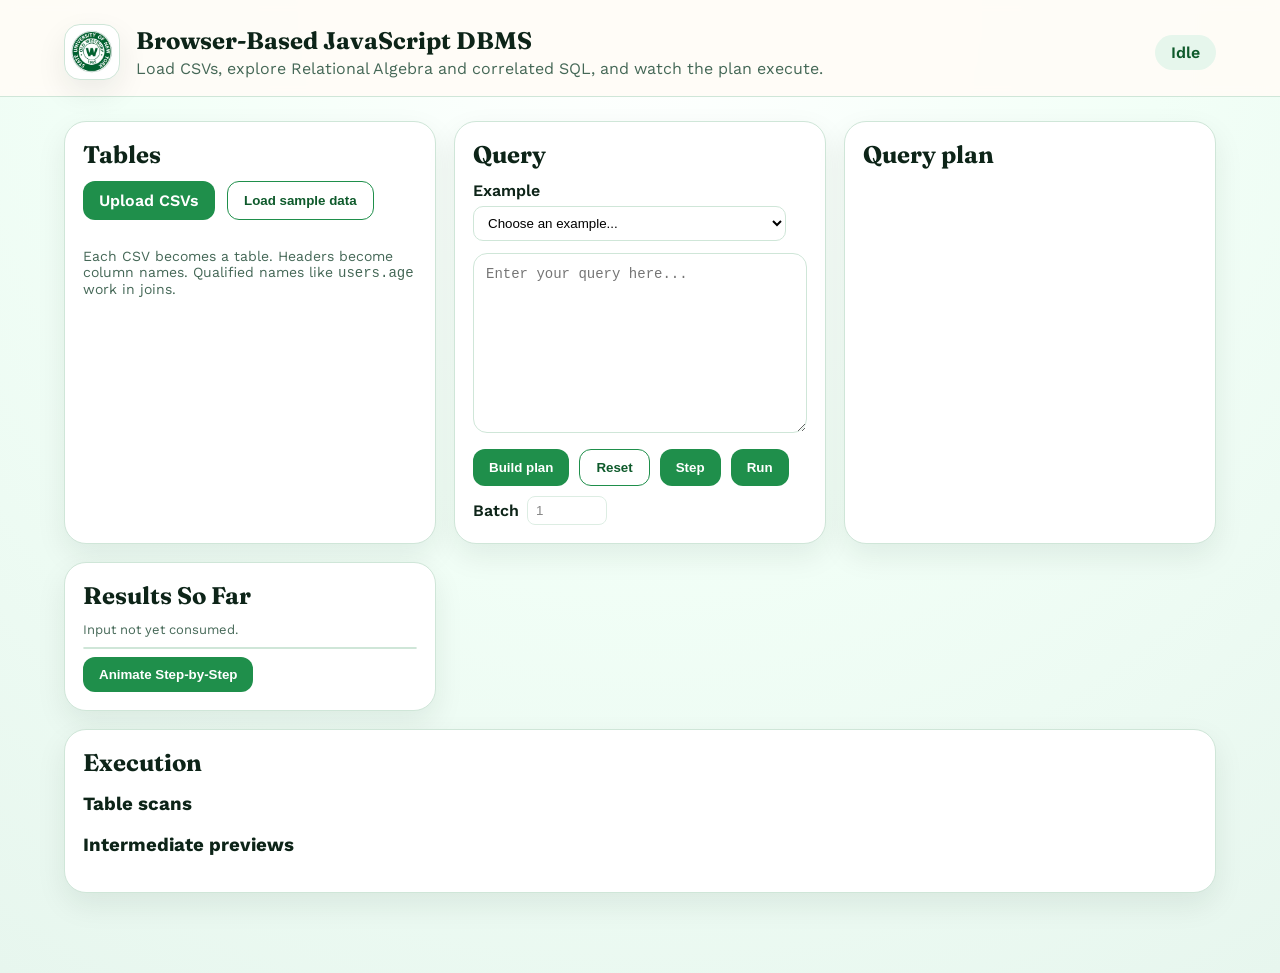
==== commit 5a024707: "Polish plan tree and product naming Co-authored-by: khalefa-ow <88914125+khalefa-ow@users.noreply.gi" ====
--- a/index.html
+++ b/index.html
@@ -14,7 +14,7 @@
         </div>
         <div>
           <h1>Browser-Based JavaScript DBMS</h1>
-          <p>Load CSVs, write Relational Algebra, watch the plan execute.</p>
+          <p>Load CSVs, explore Relational Algebra and correlated SQL, and watch the plan execute.</p>
         </div>
       </div>
       <div class="status" id="status">Idle</div>
--- a/styles.css
+++ b/styles.css
@@ -272,10 +272,10 @@
   padding-top: 24px;
 }
 
-.tree-children::before {
+.tree-children::after {
   content: "";
   position: absolute;
-  top: 12px;
+  top: 0;
   left: 50%;
   height: 12px;
   border-left: 1px solid var(--border);
@@ -290,23 +290,14 @@
   border-left: 1px solid var(--border);
 }
 
-.tree-children > .tree-node:not(:only-child)::after {
+.tree-children.branched::before {
   content: "";
   position: absolute;
-  top: -12px;
+  top: 12px;
   left: 0;
   width: 100%;
   border-top: 1px solid var(--border);
   z-index: 0;
-}
-
-.tree-children > .tree-node:first-child::after {
-  left: 50%;
-  width: 50%;
-}
-
-.tree-children > .tree-node:last-child::after {
-  width: 50%;
 }
 
 .results .split {
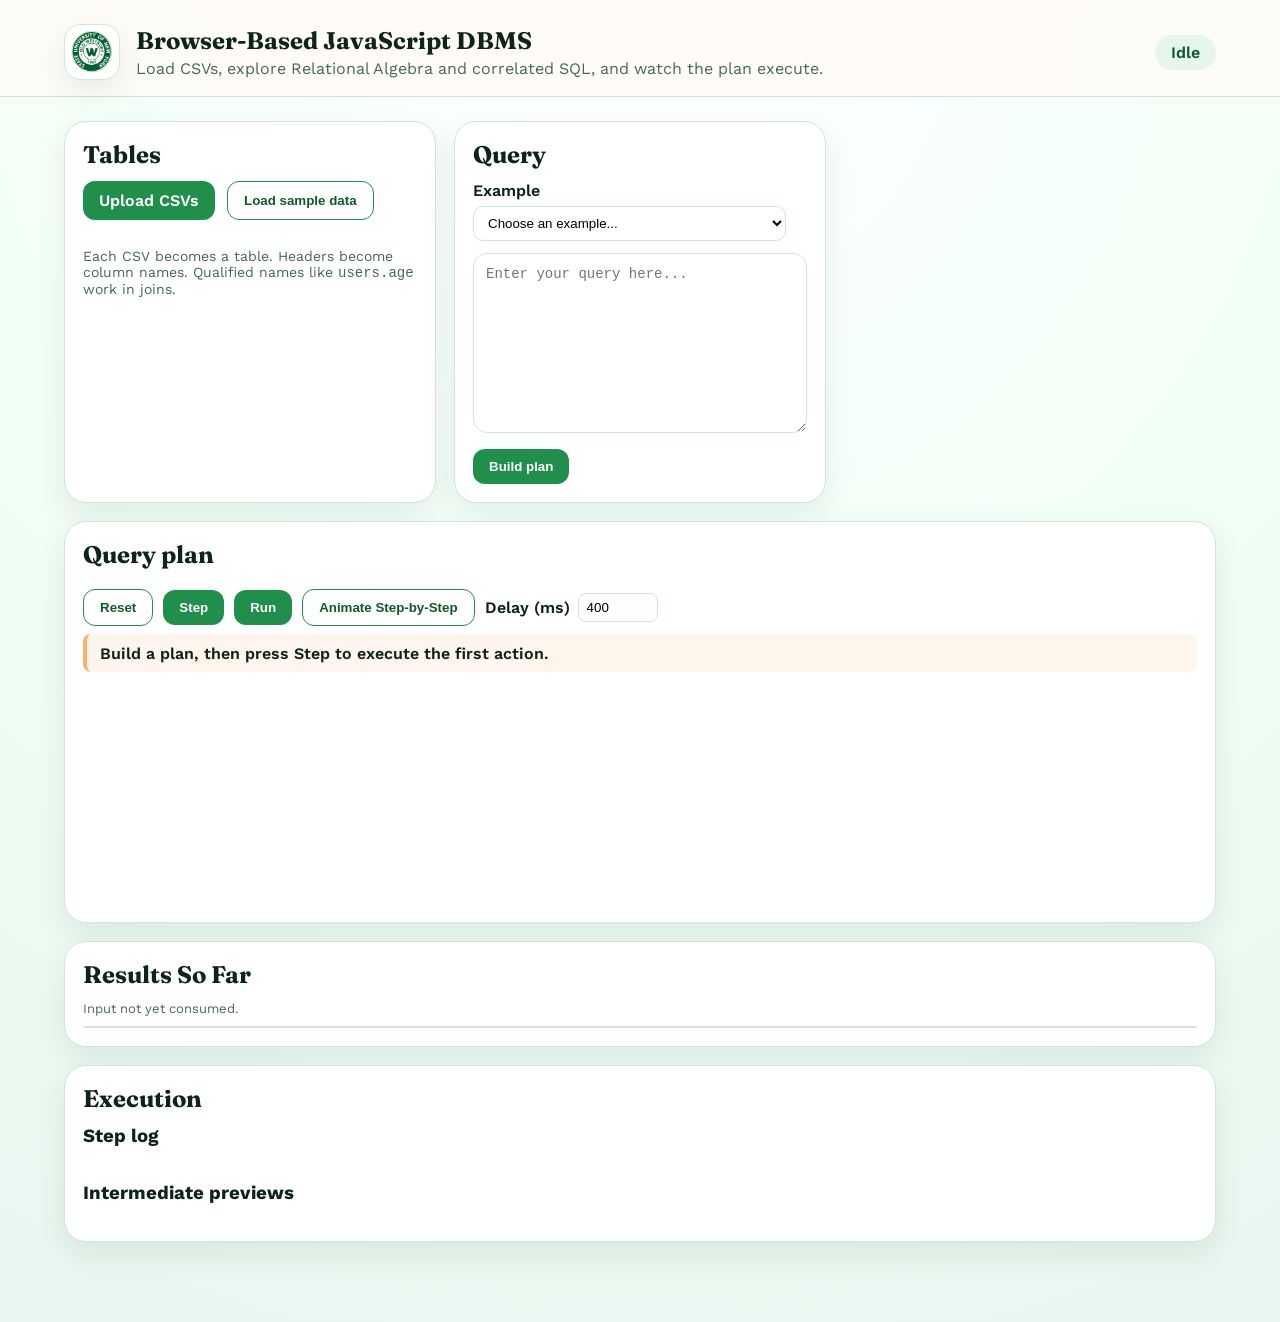
==== commit 03c1ba41: "Step-by-step iterator execution with in-plan visualization Rewrite operators as generators so each a" ====
--- a/index.html
+++ b/index.html
@@ -55,19 +55,26 @@
         <textarea id="queryInput" spellcheck="false" placeholder="Enter your query here..."></textarea>
         <div class="controls">
           <button id="buildPlan" class="button">Build plan</button>
-          <button id="resetExec" class="button ghost">Reset</button>
-          <button id="stepExec" class="button">Step</button>
-          <button id="runExec" class="button">Run</button>
-          <label class="inline">
-            Batch
-            <input id="batchSize" type="number" min="1" max="500" value="1" disabled />
-          </label>
         </div>
         <div id="errorBox" class="error hidden"></div>
       </section>
 
       <section class="panel plan">
         <h2>Query plan</h2>
+        <div class="plan-sticky">
+        <div class="toolbar">
+          <button id="resetExec" class="button ghost">Reset</button>
+          <button id="stepExec" class="button">Step</button>
+          <button id="runExec" class="button">Run</button>
+          <button id="animateStep" class="button ghost">Animate Step-by-Step</button>
+          <label class="inline">
+            Delay (ms)
+            <input id="delayInput" type="number" min="50" max="3000" step="50" value="400" />
+          </label>
+          <span id="animationStatus" class="hint"></span>
+        </div>
+        <div id="eventNow" class="event-now">Build a plan, then press Step to execute the first action.</div>
+        </div>
         <div id="planTree" class="tree"></div>
       </section>
 
@@ -75,18 +82,14 @@
         <h2>Results So Far</h2>
         <div class="results-status">
           <span id="resultsStatus">Input not yet consumed.</span>
-          <span id="animationStatus"></span>
         </div>
         <div id="resultsSoFar" class="table"></div>
-        <div style="margin-top:0.5em;">
-          <button id="animateStep" class="button">Animate Step-by-Step</button>
-        </div>
       </section>
       <section class="panel results">
         <h2>Execution</h2>
-        <div class="scan-area">
-          <h3>Table scans</h3>
-          <div id="scanTables" class="scan-tables"></div>
+        <div class="event-area">
+          <h3>Step log</h3>
+          <ol id="eventLog" class="event-log"></ol>
         </div>
         <div class="split">
           <div>
--- a/styles.css
+++ b/styles.css
@@ -229,10 +229,30 @@
   display: none;
 }
 
+.panel.plan {
+  grid-column: 1 / -1;
+  min-height: 320px;
+}
+
+.toolbar {
+  display: flex;
+  flex-wrap: wrap;
+  align-items: center;
+  gap: 10px;
+  margin-bottom: 12px;
+}
+
 .tree {
-  display: grid;
-  gap: 10px;
-  overflow-x: auto;
+  display: flex;
+  align-items: flex-start;
+  min-height: 220px;
+  overflow: auto;
+  padding: 16px 8px 24px;
+}
+
+/* margin:auto centres the tree when it fits and still lets it scroll when it is wider than the panel */
+.tree > .tree-node {
+  margin: 0 auto;
 }
 
 .tree-node {
@@ -241,6 +261,7 @@
   align-items: center;
   position: relative;
   padding: 0;
+  min-width: max-content;
 }
 
 .tree-node.active {
@@ -248,11 +269,15 @@
 }
 
 .tree-node .label {
+  display: inline-flex;
+  align-items: center;
+  gap: 8px;
   font-weight: 600;
   position: relative;
   z-index: 1;
   padding: 8px 12px;
   border: 1px solid var(--border);
+  border-left: 4px solid var(--plan-color, var(--accent));
   border-radius: 8px;
   background: #fff;
   white-space: nowrap;
@@ -261,7 +286,67 @@
 .tree-node.active > .label {
   border-color: var(--accent);
   background: var(--highlight);
-}
+  box-shadow: 0 0 0 3px rgba(31, 143, 75, 0.25);
+  animation: nodePulse 0.6s ease;
+}
+
+/* the active node sends a token up its edge to its parent */
+.tree-children > .tree-node.active::before {
+  border-left: 2px solid var(--accent);
+}
+
+.tree-children > .tree-node.active::after {
+  content: "";
+  position: absolute;
+  top: -4px;
+  left: 50%;
+  width: 10px;
+  height: 10px;
+  margin-left: -5px;
+  border-radius: 50%;
+  background: var(--accent);
+  z-index: 2;
+  animation: tokenUp 0.6s ease-out forwards;
+}
+
+.node-live,
+.scan-slot {
+  margin-top: 8px;
+  max-width: 100%;
+}
+
+.node-live {
+  min-height: 0;
+  font-size: 12px;
+}
+
+.node-live.has-data .table,
+.scan-slot .table {
+  max-height: 190px;
+  border-radius: 8px;
+}
+
+.node-live .table table,
+.scan-slot .table table {
+  font-size: 12px;
+  white-space: nowrap;
+}
+
+.scan-slot {
+  border-left: 4px solid var(--plan-color, var(--accent));
+  padding-left: 6px;
+}
+
+.tree-node .plan-symbol {
+  font-size: 1.15rem;
+  font-weight: 800;
+  color: var(--plan-color, var(--accent));
+}
+
+.tree-node[data-color-index="0"] .label { --plan-color: #f7b267; }
+.tree-node[data-color-index="1"] .label { --plan-color: #7ec8ff; }
+.tree-node[data-color-index="2"] .label { --plan-color: #95d5b2; }
+.tree-node[data-color-index="3"] .label { --plan-color: #f7a6c1; }
 
 .tree-children {
   display: flex;
@@ -364,10 +449,16 @@
 
 .scan-card {
   border: 1px solid var(--border);
+  border-left: 4px solid var(--scan-color, var(--accent));
   border-radius: 12px;
   padding: 10px;
   background: #fff;
 }
+
+.scan-card[data-color-index="0"] { --scan-color: #f7b267; }
+.scan-card[data-color-index="1"] { --scan-color: #7ec8ff; }
+.scan-card[data-color-index="2"] { --scan-color: #95d5b2; }
+.scan-card[data-color-index="3"] { --scan-color: #f7a6c1; }
 
 .scan-card h4 {
   margin: 0 0 6px;
@@ -465,10 +556,10 @@
 
 @keyframes rowFlash {
   from {
-    background: var(--scan-highlight, #ffe2a8);
+    background: #ffd166;
   }
   to {
-    background: transparent;
+    background: var(--scan-highlight, #ffe2a8);
   }
 }
 
@@ -477,3 +568,34 @@
 .preview-card {
   animation: rise 0.4s ease;
 }
+
+.event-area { margin-bottom: 1rem; }
+.event-now { padding: 0.6rem 0.8rem; border-radius: 8px; border-left: 4px solid #f7b267; background: rgba(247, 178, 103, 0.12); font-weight: 600; }
+.event-log { margin: 0.5rem 0 0; padding-left: 2.2rem; max-height: 14rem; overflow-y: auto; font-size: 0.85rem; opacity: 0.85; }
+.event-log li { margin-bottom: 0.2rem; }
+
+.event-now { margin-bottom: 12px; }
+
+@keyframes nodePulse {
+  0% { transform: scale(1.06); }
+  100% { transform: scale(1); }
+}
+
+@keyframes tokenUp {
+  0% { top: 14px; opacity: 1; }
+  100% { top: -30px; opacity: 0; }
+}
+
+.plan-sticky {
+  position: sticky;
+  top: 96px;
+  z-index: 5;
+  padding: 8px 0 4px;
+  margin-bottom: 8px;
+  background: var(--panel);
+}
+
+.plan-sticky .toolbar { margin-bottom: 8px; }
+.plan-sticky .event-now { margin-bottom: 0; }
+
+.panel:has(#resultsSoFar) { grid-column: 1 / -1; }
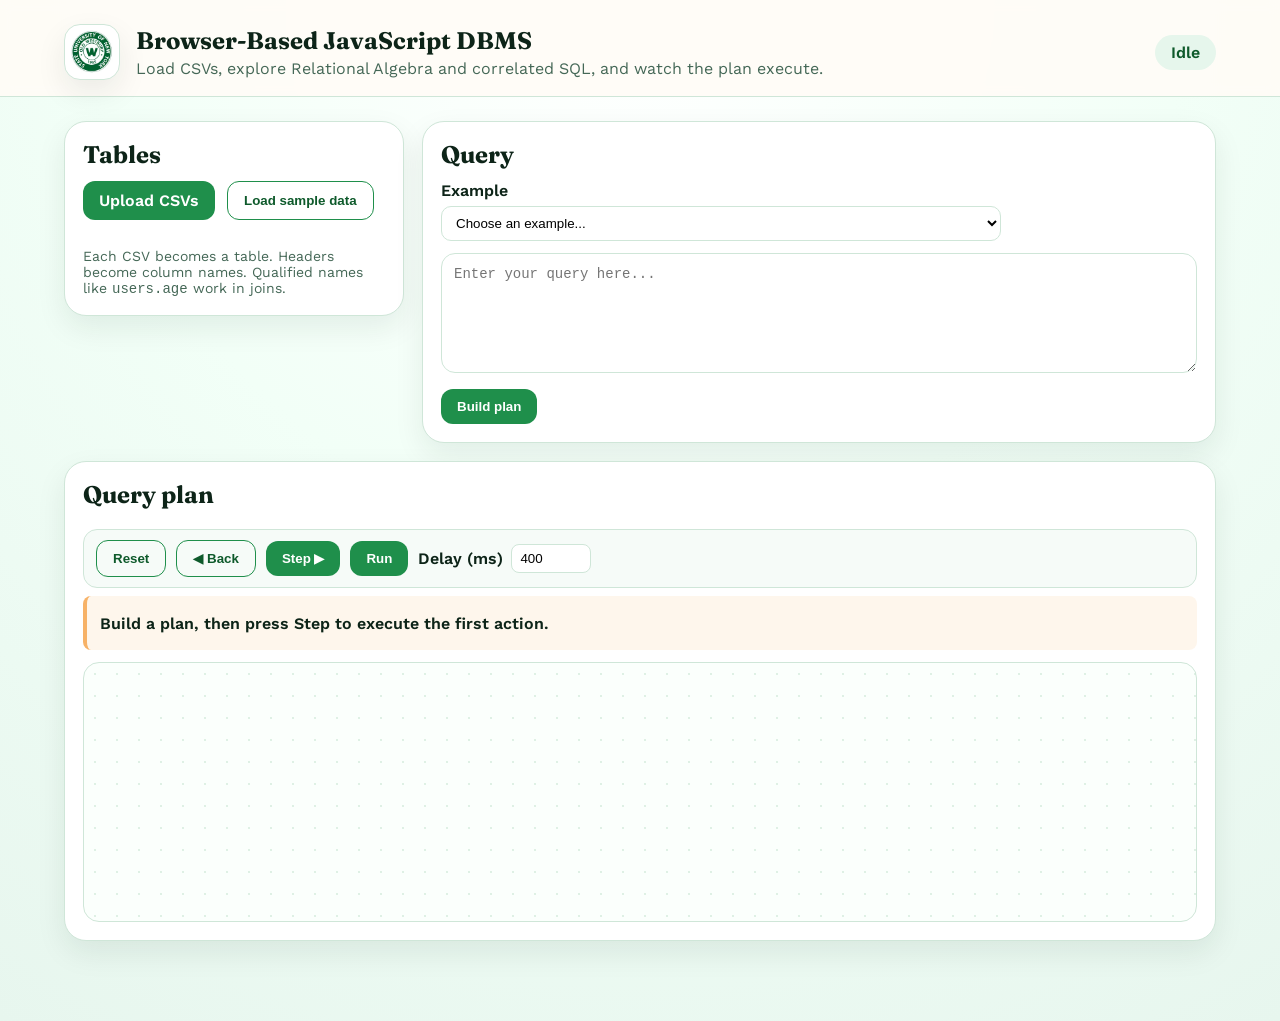
==== commit 981b33d5: "Plan-centric UI: result node, back/forward stepping, SVG connectors Show tuples beside each operator" ====
--- a/index.html
+++ b/index.html
@@ -64,40 +64,19 @@
         <div class="plan-sticky">
         <div class="toolbar">
           <button id="resetExec" class="button ghost">Reset</button>
-          <button id="stepExec" class="button">Step</button>
+          <button id="backExec" class="button ghost" title="Undo the last step">◀ Back</button>
+          <button id="stepExec" class="button" title="Execute the next action">Step ▶</button>
           <button id="runExec" class="button">Run</button>
-          <button id="animateStep" class="button ghost">Animate Step-by-Step</button>
           <label class="inline">
             Delay (ms)
             <input id="delayInput" type="number" min="50" max="3000" step="50" value="400" />
           </label>
-          <span id="animationStatus" class="hint"></span>
         </div>
         <div id="eventNow" class="event-now">Build a plan, then press Step to execute the first action.</div>
         </div>
         <div id="planTree" class="tree"></div>
       </section>
 
-      <section class="panel">
-        <h2>Results So Far</h2>
-        <div class="results-status">
-          <span id="resultsStatus">Input not yet consumed.</span>
-        </div>
-        <div id="resultsSoFar" class="table"></div>
-      </section>
-      <section class="panel results">
-        <h2>Execution</h2>
-        <div class="event-area">
-          <h3>Step log</h3>
-          <ol id="eventLog" class="event-log"></ol>
-        </div>
-        <div class="split">
-          <div>
-            <h3>Intermediate previews</h3>
-            <div id="previews" class="previews"></div>
-          </div>
-        </div>
-      </section>
     </main>
 
     <footer class="footer">
--- a/styles.css
+++ b/styles.css
@@ -245,13 +245,19 @@
 .tree {
   display: flex;
   align-items: flex-start;
-  min-height: 220px;
+  min-height: 260px;
   overflow: auto;
-  padding: 16px 8px 24px;
+  padding: 28px 24px 32px;
+  border: 1px solid var(--border);
+  border-radius: 16px;
+  background:
+    radial-gradient(circle, rgba(31, 143, 75, 0.13) 1px, transparent 1.5px) 0 0 / 22px 22px,
+    #fbfffc;
 }
 
 /* margin:auto centres the tree when it fits and still lets it scroll when it is wider than the panel */
-.tree > .tree-node {
+.tree > .tree-inner {
+  position: relative;
   margin: 0 auto;
 }
 
@@ -283,31 +289,14 @@
   white-space: nowrap;
 }
 
-.tree-node.active > .label {
+.tree-node.active > .node-row > .label {
   border-color: var(--accent);
   background: var(--highlight);
   box-shadow: 0 0 0 3px rgba(31, 143, 75, 0.25);
   animation: nodePulse 0.6s ease;
 }
 
-/* the active node sends a token up its edge to its parent */
-.tree-children > .tree-node.active::before {
-  border-left: 2px solid var(--accent);
-}
-
-.tree-children > .tree-node.active::after {
-  content: "";
-  position: absolute;
-  top: -4px;
-  left: 50%;
-  width: 10px;
-  height: 10px;
-  margin-left: -5px;
-  border-radius: 50%;
-  background: var(--accent);
-  z-index: 2;
-  animation: tokenUp 0.6s ease-out forwards;
-}
+
 
 .node-live,
 .scan-slot {
@@ -343,58 +332,23 @@
   color: var(--plan-color, var(--accent));
 }
 
-.tree-node[data-color-index="0"] .label { --plan-color: #f7b267; }
-.tree-node[data-color-index="1"] .label { --plan-color: #7ec8ff; }
-.tree-node[data-color-index="2"] .label { --plan-color: #95d5b2; }
-.tree-node[data-color-index="3"] .label { --plan-color: #f7a6c1; }
+.tree-node[data-color-index="0"] > .node-row > .label { --plan-color: #f7b267; }
+.tree-node[data-color-index="1"] > .node-row > .label { --plan-color: #7ec8ff; }
+.tree-node[data-color-index="2"] > .node-row > .label { --plan-color: #95d5b2; }
+.tree-node[data-color-index="3"] > .node-row > .label { --plan-color: #f7a6c1; }
 
 .tree-children {
   display: flex;
   align-items: flex-start;
   justify-content: center;
-  position: relative;
-  gap: 16px;
-  padding-top: 24px;
-}
-
-.tree-children::after {
-  content: "";
-  position: absolute;
-  top: 0;
-  left: 50%;
-  height: 12px;
-  border-left: 1px solid var(--border);
-}
-
-.tree-children > .tree-node::before {
-  content: "";
-  position: absolute;
-  top: -24px;
-  left: 50%;
-  height: 24px;
-  border-left: 1px solid var(--border);
-}
-
-.tree-children.branched::before {
-  content: "";
-  position: absolute;
-  top: 12px;
-  left: 0;
-  width: 100%;
-  border-top: 1px solid var(--border);
-  z-index: 0;
-}
-
-.results .split {
-  display: grid;
-  grid-template-columns: repeat(auto-fit, minmax(220px, 1fr));
-  gap: 16px;
-}
-
-.panel.results {
-  order: 99;
-  grid-column: 1 / -1;
-}
+  gap: 36px;
+  padding-top: 52px;
+}
+
+
+
+
+
 
 .table {
   overflow: auto;
@@ -489,32 +443,9 @@
   flex-wrap: wrap;
 }
 
-.previews {
-  display: grid;
-  gap: 12px;
-  grid-auto-rows: 120px;
-}
-
-.preview-card {
-  border: 1px solid var(--border);
-  border-radius: 12px;
-  padding: 10px;
-  background: #fff;
-  height: 120px;
-  display: flex;
-  flex-direction: column;
-}
-
-.preview-card h4 {
-  margin: 0 0 6px;
-  font-size: 14px;
-}
-
-.preview-meta {
-  color: var(--muted);
-  font-size: 12px;
-  margin-bottom: 6px;
-}
+
+
+
 
 .row-pass td {
   background: #e8f5d4;
@@ -524,10 +455,6 @@
   background: #fde2dc;
 }
 
-.preview-card .table {
-  flex: 1;
-  max-height: none;
-}
 
 .footer {
   padding: 16px 5vw 24px;
@@ -564,15 +491,11 @@
 }
 
 .panel,
-.table-card,
-.preview-card {
+.table-card {
   animation: rise 0.4s ease;
 }
 
-.event-area { margin-bottom: 1rem; }
 .event-now { padding: 0.6rem 0.8rem; border-radius: 8px; border-left: 4px solid #f7b267; background: rgba(247, 178, 103, 0.12); font-weight: 600; }
-.event-log { margin: 0.5rem 0 0; padding-left: 2.2rem; max-height: 14rem; overflow-y: auto; font-size: 0.85rem; opacity: 0.85; }
-.event-log li { margin-bottom: 0.2rem; }
 
 .event-now { margin-bottom: 12px; }
 
@@ -581,10 +504,6 @@
   100% { transform: scale(1); }
 }
 
-@keyframes tokenUp {
-  0% { top: 14px; opacity: 1; }
-  100% { top: -30px; opacity: 0; }
-}
 
 .plan-sticky {
   position: sticky;
@@ -598,4 +517,171 @@
 .plan-sticky .toolbar { margin-bottom: 8px; }
 .plan-sticky .event-now { margin-bottom: 0; }
 
-.panel:has(#resultsSoFar) { grid-column: 1 / -1; }
+
+/* --- stable layout: nothing in the plan may change size while stepping --- */
+.plan-sticky .event-now {
+  height: 3.4em;
+  overflow: hidden;
+  display: flex;
+  align-items: center;
+}
+
+.node-live {
+  overflow: hidden;
+  flex: none;
+}
+
+.node-live .table {
+  overflow-x: auto;
+  overflow-y: hidden;
+  max-height: none;
+}
+
+.tree-node .label { min-width: 0; }
+
+/* --- one distinct indicator per table scan --- */
+.tree-node[data-color-index="4"] > .node-row > .label { --plan-color: #c3a6ff; }
+.tree-node[data-color-index="5"] > .node-row > .label { --plan-color: #ffd966; }
+.scan-hl-4 { --scan-highlight: #e4d6ff; }
+.scan-hl-5 { --scan-highlight: #fff0b3; }
+
+.scan-badge {
+  display: inline-block;
+  padding: 1px 7px;
+  border-radius: 999px;
+  background: var(--plan-color, var(--accent));
+  color: #0d2418;
+  font-size: 0.75rem;
+  font-weight: 800;
+}
+
+.scan-slot .table th:first-child,
+.scan-slot .table td.scan-marker {
+  width: 1.4em;
+  padding: 6px 2px 6px 6px;
+  text-align: center;
+  color: var(--plan-color, var(--accent-dark));
+  font-weight: 800;
+  text-shadow: 0 0 1px rgba(0, 0, 0, 0.45);
+}
+
+.scan-slot .table td.scan-marker {
+  visibility: hidden;
+}
+
+.scan-slot .table td.scan-marker.on {
+  visibility: visible;
+}
+
+/* inset shadow instead of a border: highlighting a row must not change its height */
+.scan-slot .table tr.row-highlight td {
+  box-shadow: inset 0 2px 0 var(--plan-color, var(--accent)), inset 0 -2px 0 var(--plan-color, var(--accent));
+}
+
+/* operator symbols: high-contrast badge, math-capable font stack so σ π ⋈ × ∪ τ always render */
+.tree-node .plan-symbol.operator {
+  display: inline-grid;
+  place-items: center;
+  min-width: 2em;
+  height: 2em;
+  padding: 0 0.3em;
+  border-radius: 999px;
+  background: var(--accent-dark);
+  color: #fff;
+  font-family: "Cambria Math", "STIX Two Math", "Noto Sans Math", "DejaVu Sans", "Segoe UI Symbol", serif;
+  font-size: 1.05rem;
+  font-weight: 700;
+  line-height: 1;
+}
+
+.tree-node .plan-opname {
+  color: var(--muted);
+  font-size: 0.75rem;
+  font-weight: 600;
+  text-transform: uppercase;
+  letter-spacing: 0.04em;
+}
+
+/* empty live area: dashed placeholder so the node-to-child edges still read as connected */
+.node-live:not(:has(.table)) {
+  border: 1px dashed var(--border);
+  border-radius: 8px;
+}
+
+/* tuples sit beside the operator, not under it */
+.node-row {
+  display: flex;
+  align-items: center;
+  gap: 12px;
+}
+
+.node-row > .node-live {
+  justify-self: start;
+  margin-top: 0;
+}
+
+.node-live.result-live .table {
+  max-height: none;
+  height: 100%;
+  overflow: auto;
+}
+
+
+
+.tree-node .plan-symbol.result-word {
+  color: var(--accent-dark);
+  font-weight: 800;
+  letter-spacing: 0.04em;
+}
+
+/* --- connectors: one SVG layer drawn from measured node positions --- */
+.tree-edges {
+  position: absolute;
+  inset: 0;
+  width: 100%;
+  height: 100%;
+  overflow: visible;
+  pointer-events: none;
+}
+
+.tree-edge {
+  fill: none;
+  stroke: #8fbea3;
+  stroke-width: 2;
+  stroke-linejoin: round;
+}
+
+.tree-edge.active {
+  stroke: var(--accent);
+  stroke-width: 3;
+  stroke-dasharray: 7 6;
+  animation: edgeFlow 0.7s linear infinite;
+}
+
+@keyframes edgeFlow {
+  to { stroke-dashoffset: -26; }
+}
+
+.tree-node { z-index: 1; }
+
+/* --- page layout: tables beside the query, plan below at full width --- */
+.layout {
+  grid-template-columns: minmax(260px, 340px) minmax(0, 1fr);
+  align-items: start;
+}
+
+.tables {
+  grid-template-columns: 1fr;
+}
+
+.panel textarea { min-height: 120px; }
+
+.example-select { display: flex; }
+.example-select select { width: 100%; max-width: 560px; }
+
+.toolbar {
+  padding: 10px 12px;
+  border: 1px solid var(--border);
+  border-radius: 14px;
+  background: #f6fbf8;
+}
